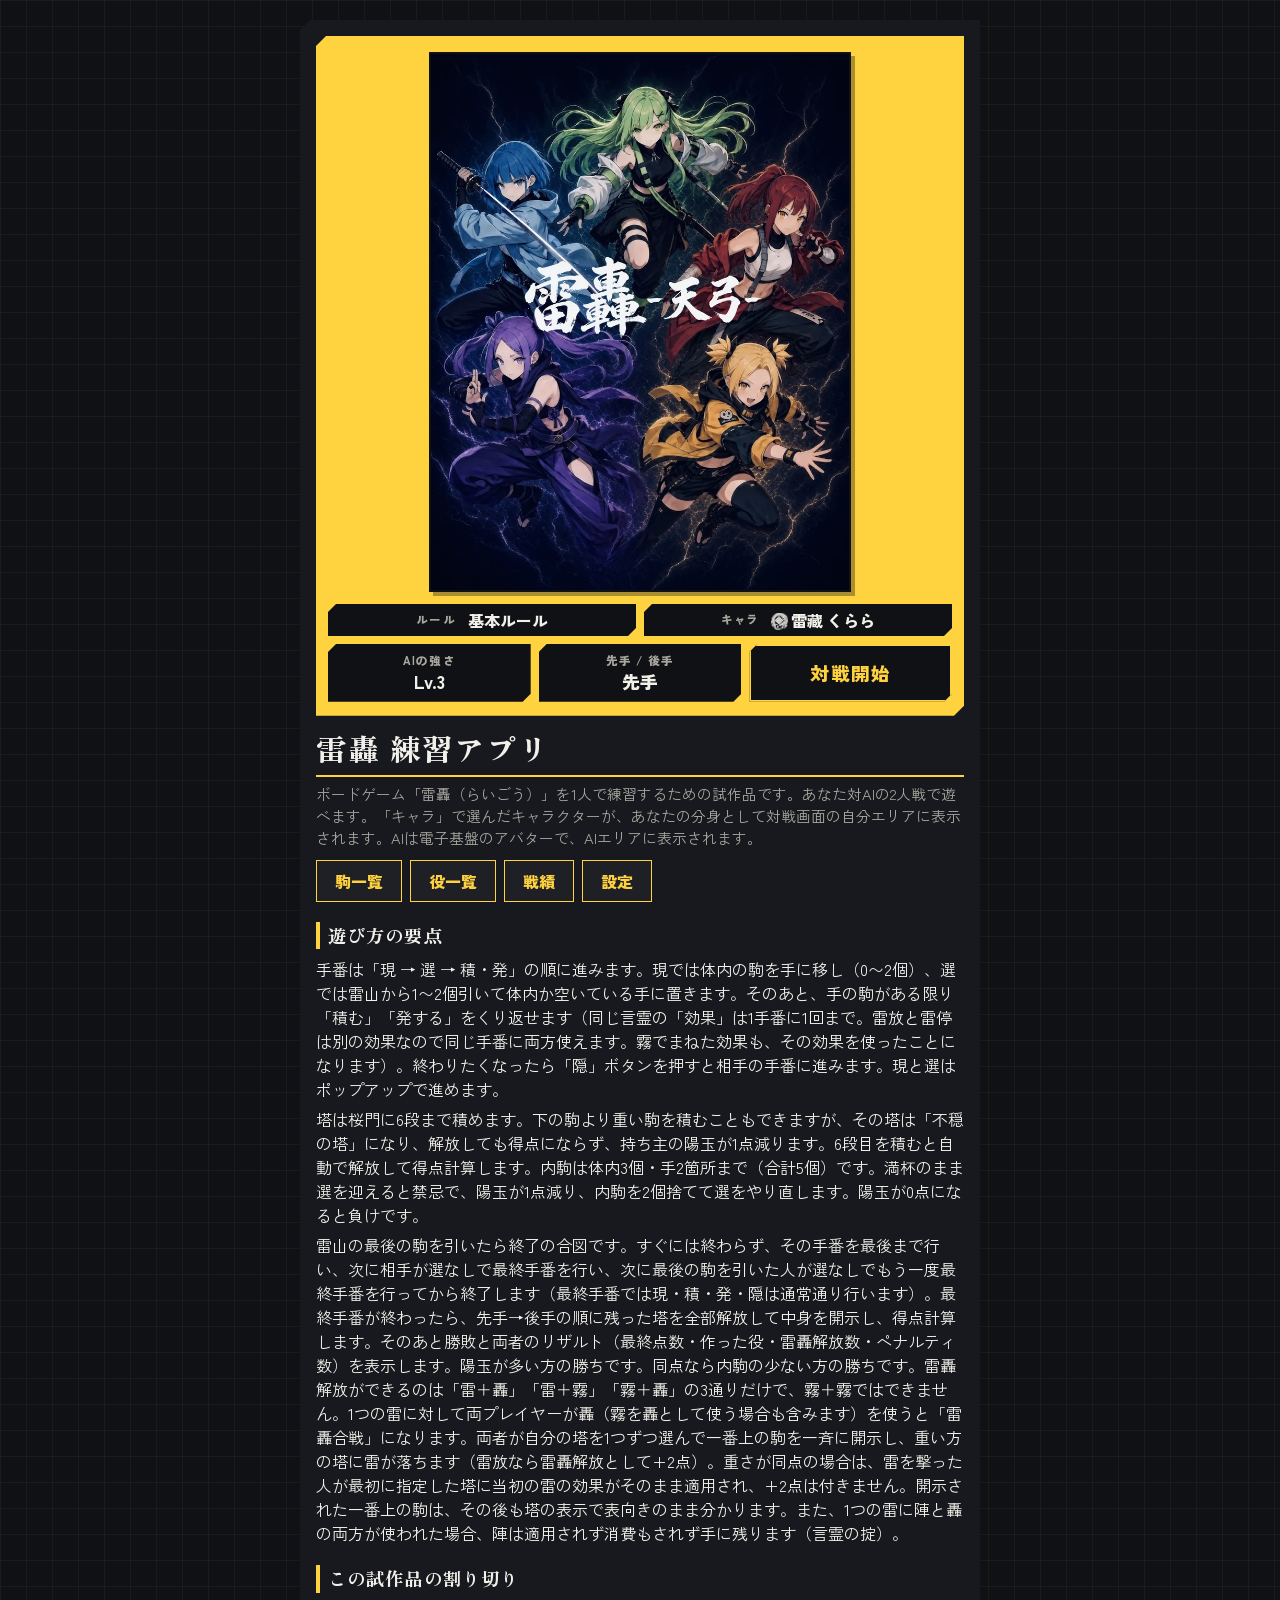
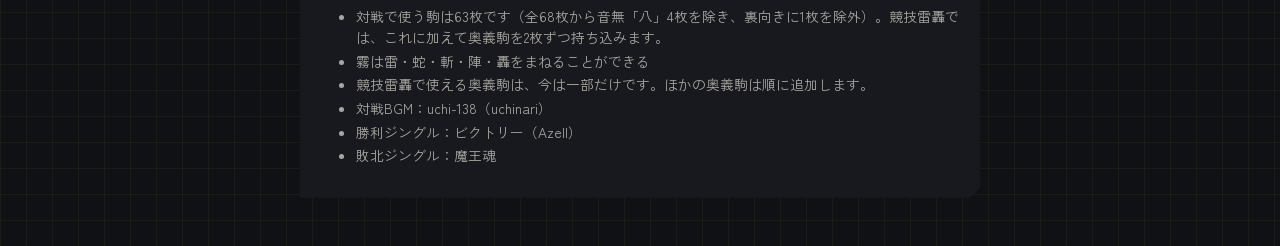
==== index.html @ c1b5179c "v51: 競技雷轟に奥義駒「涼」「風」「凛」を追加 - 涼：全員の内駒を表向きにする（積むまで表のまま） - 風：雷山から3個引き、1個を手に置き、残りは表向きで雷山の上に戻す - 凛：役が完成した自" ====
<!doctype html>
<html lang="ja">
  <head>
    <meta charset="utf-8" />
    <meta name="viewport" content="width=device-width, initial-scale=1, viewport-fit=cover" />
    <meta name="color-scheme" content="dark" />
    <meta name="theme-color" content="#101114" />
    <link rel="icon" href="data:," />
    <link rel="preconnect" href="https://fonts.googleapis.com" />
    <link rel="preconnect" href="https://fonts.gstatic.com" crossorigin />
    <link href="https://fonts.googleapis.com/css2?family=Zen+Kaku+Gothic+Antique:wght@500;700;900&family=Zen+Antique&family=Chakra+Petch:wght@600;700&display=swap" rel="stylesheet" />
    <title>雷轟 練習アプリ</title>
    <meta name="apple-mobile-web-app-capable" content="yes" />
    <meta name="mobile-web-app-capable" content="yes" />
    <meta name="apple-mobile-web-app-status-bar-style" content="black" />
    <meta name="apple-mobile-web-app-title" content="雷轟" />
    <link rel="apple-touch-icon" href="apple-touch-icon.png" />
    <link rel="manifest" href="manifest.webmanifest" />
    <style>
      :root{
        /* メインキャラクターの絵柄に合わせた配色：鮮やかな黄色（#FCBF30）×黒×白 */
        --bg:#fcbf30; --panel:#ffffff; --panel2:#fff1c2; --ink:#171512; --ink-soft:#5c5340;
        --line:#171512; --accent:#d63a1e; --accent-ink:#ffffff; --gold:#f26b1d;
        --pop:#fcbf30; --pop-soft:#ffe89a;
        --gen:#c23a24; --gen-edge:#171512; --on:#262119; --on-edge:#171512;
        --back:#171512; --good:#1e7a46; --warn:#d97a00; --seal:#6848c7;
        --shadow:3px 3px 0 rgba(23,21,18,.9);
        --popfont:"M PLUS Rounded 1c","Hiragino Kaku Gothic ProN","Hiragino Sans","Yu Gothic UI","Yu Gothic",Meiryo,sans-serif;
      }
      *{ box-sizing:border-box; }
      html,body{ margin:0; padding:0; }
      body{
        background-color:var(--bg); color:var(--ink);
        background-image:radial-gradient(rgba(23,21,18,.10) 1.6px, transparent 1.7px);
        background-size:22px 22px;
        font-family:"Hiragino Kaku Gothic ProN","Hiragino Sans","Yu Gothic UI","Yu Gothic",Meiryo,sans-serif;
        line-height:1.5; -webkit-text-size-adjust:100%;
      }
      .serif{ font-family:var(--popfont); font-weight:800; letter-spacing:.04em; }
      button{ font:inherit; cursor:pointer; }
      button:disabled{ cursor:not-allowed; opacity:.45; }
      .wrap{ max-width:1180px; margin:0 auto; padding:8px 10px 28px; }

      /* ---------- start / result screens ---------- */
      .screen-card{
        max-width:680px; margin:26px auto; background:var(--panel); border:3px solid var(--line);
        border-radius:8px; padding:24px 22px; box-shadow:6px 6px 0 rgba(23,21,18,.9);
      }
      .screen-card h1{ font-size:1.9rem; margin:14px 0 6px; letter-spacing:.06em; border-bottom:8px solid var(--main-hi,var(--pop)); padding-bottom:4px; }
      .screen-card h2{ font-size:1.15rem; margin:20px 0 8px; border-left:10px solid var(--main-hi,var(--pop)); padding-left:8px; }
      .screen-card p{ margin:6px 0; }
      .sub{ color:var(--ink-soft); font-size:.92rem; }
      fieldset{ border:2px solid var(--line); border-radius:6px; margin:14px 0; padding:10px 14px 12px; background:#fffdf4; }
      legend{ padding:2px 10px; font-weight:800; font-family:var(--popfont); background:var(--ink); color:var(--main-hi,var(--pop)); border-radius:4px; }
      .opt{ display:block; padding:8px 10px; border-radius:6px; }
      .opt:hover{ background:var(--panel2); }
      .opt input{ margin-right:8px; }
      .opt .d{ display:block; margin-left:26px; color:var(--ink-soft); font-size:.88rem; }
      .big-btn{
        display:inline-block; background:var(--pop); color:var(--ink); border:3px solid var(--line);
        border-radius:6px; padding:12px 28px; font-size:1.1rem; font-weight:800; font-family:var(--popfont);
        box-shadow:4px 4px 0 rgba(23,21,18,.9);
      }
      .big-btn:hover{ transform:translate(-1px,-1px); box-shadow:5px 5px 0 rgba(23,21,18,.9); }
      .notes{ font-size:.86rem; color:var(--ink-soft); }
      .notes li{ margin:3px 0; }
      .result-score{ font-size:1.25rem; font-weight:700; margin:10px 0; }
      .winner{ font-size:1.5rem; font-weight:800; margin:6px 0; }

      /* ---------- 駒（正方形） ---------- */
      .tile{
        width:44px; height:44px; aspect-ratio:1/1; border-radius:3px; padding:2px;
        font-weight:700; font-size:1rem; text-align:center; line-height:1.1;
        border:2px solid; display:flex; flex-direction:column; align-items:center; justify-content:center; gap:1px;
        user-select:none; flex:none; position:relative;
      }
      .tile .w{ font-size:.62rem; font-weight:700; border:1px solid currentColor; border-radius:50%; width:15px; height:15px; line-height:13px; flex:none; }
      .tile.gen{ background:var(--gen); border-color:var(--gen-edge); color:#fff6e8; }
      .tile.on{ background:var(--on); border-color:var(--on-edge); color:#ffedb0; }
      .tile.back{
        background:var(--back);
        border-color:var(--line);
      }
      .tile.clickable{ cursor:pointer; }
      .tile.clickable:hover{ filter:brightness(1.12); }
      .tile.selected{ outline:3px solid var(--gold); outline-offset:1px; }
      .tile.targetable{ outline:2px solid var(--gold); outline-offset:1px; cursor:pointer; }
      .tile.big{ width:58px; height:58px; font-size:1.2rem; }
      .tile.big .w{ width:19px; height:19px; line-height:17px; font-size:.75rem; }
      @keyframes tileIn{ from{ transform:scale(.6); opacity:.3; } to{ transform:scale(1); opacity:1; } }
      .anim-in{ animation:tileIn .3s ease; }

      /* ---------- 盤面レイアウト（スマホ一画面） ---------- */
      .board-wrap{ max-width:560px; margin:0 auto; }
      .menu-row{ display:flex; align-items:center; gap:8px; margin-bottom:6px; }
      .menu-row .turn-badge{
        font-weight:800; font-size:.92rem; flex:1; font-family:var(--popfont);
        background:var(--ink); color:var(--main-hi,var(--pop)); border:2px solid var(--line); border-radius:4px; padding:4px 10px;
      }
      .menu{ position:relative; }
      .menu summary{
        list-style:none; cursor:pointer; background:var(--pop); border:2px solid var(--line);
        border-radius:4px; padding:4px 12px; font-weight:800; font-family:var(--popfont); box-shadow:var(--shadow);
      }
      .menu summary::-webkit-details-marker{ display:none; }
      .menu-pop{
        position:absolute; right:0; top:calc(100% + 4px); z-index:30; width:230px;
        background:var(--panel); border:2.5px solid var(--line); border-radius:6px; padding:10px 12px; box-shadow:5px 5px 0 rgba(23,21,18,.9);
      }
      .menu-pop label{ display:block; margin-bottom:8px; font-size:.9rem; }
      .menu-pop select{ font:inherit; padding:4px 6px; border-radius:4px; border:2px solid var(--line); background:var(--panel); color:var(--ink); }
      .ghost-btn{ background:var(--panel); border:2px solid var(--line); color:var(--ink); border-radius:4px; padding:5px 12px; font-weight:700; }
      .menu-pop .menu-guide{ border-top:2px solid var(--line); margin-top:10px; padding-top:10px; display:flex; flex-direction:column; gap:7px; }
      .menu-pop .menu-guide .ghost-btn{ width:100%; text-align:center; background:var(--pop); font-family:var(--popfont); font-weight:800; box-shadow:2px 2px 0 rgba(23,21,18,.9); }
      .guide-entry{ display:flex; flex-wrap:wrap; gap:8px; margin:14px 0 4px; }
      .guide-entry .ghost-btn{ background:var(--pop); font-family:var(--popfont); font-weight:800; box-shadow:2px 2px 0 rgba(23,21,18,.9); padding:8px 18px; }

      /* ---------- 駒一覧・役一覧（ガイド） ---------- */
      .guide-back{ position:fixed; inset:0; background:rgba(23,18,0,.62); display:flex; align-items:flex-start; justify-content:center; z-index:80; padding:12px; overflow-y:auto; }
      .guide-back.detail{ z-index:90; background:rgba(23,18,0,.55); }
      .guide-box{ background:var(--panel); color:var(--ink); border:3px solid var(--line); border-radius:8px; max-width:640px; width:100%; margin:auto 0; padding:18px; box-shadow:7px 7px 0 rgba(23,21,18,.9); }
      .guide-box.small{ max-width:460px; }
      .guide-box h3{ margin:0 0 8px; border-bottom:6px solid var(--main-hi,var(--pop)); padding-bottom:3px; font-size:1.25rem; }
      .guide-box h4{ margin:18px 0 8px; background:var(--ink); color:var(--main-hi,var(--pop)); border-radius:4px; padding:3px 10px; font-family:var(--popfont); font-size:.98rem; }
      .guide-box h4:first-of-type{ margin-top:10px; }
      .guide-note{ border:2px solid var(--line); border-radius:5px; background:var(--panel2); padding:8px 10px; font-size:.88rem; margin:10px 0; }
      .guide-note b{ color:var(--accent); }
      .guide-total{ font-size:.9rem; font-weight:700; margin:6px 0 2px; }
      .guide-grid{ display:grid; grid-template-columns:repeat(auto-fill,minmax(148px,1fr)); gap:8px; margin:8px 0 4px; }
      .koma-card{ display:flex; align-items:center; gap:9px; text-align:left; background:#fffdf4; border:2px solid var(--line); border-radius:6px; padding:7px 8px; box-shadow:2px 2px 0 rgba(23,21,18,.85); width:100%; }
      .koma-card:hover{ background:var(--panel2); }
      .koma-card .tile{ width:40px; height:40px; font-size:.95rem; }
      .koma-card .tile .w{ width:14px; height:14px; line-height:12px; font-size:.58rem; }
      .koma-meta{ min-width:0; flex:1; }
      .koma-name{ font-weight:800; font-family:var(--popfont); font-size:1rem; line-height:1.25; }
      .koma-sub{ font-size:.76rem; color:var(--ink-soft); line-height:1.35; }
      .koma-go{ font-size:.72rem; font-weight:800; color:var(--accent); white-space:nowrap; }
      .guide-detail-tile{ display:flex; justify-content:center; margin:12px 0 6px; }
      .guide-detail-tile .tile{ width:64px; height:64px; font-size:1.35rem; }
      .guide-detail-tile .tile .w{ width:20px; height:20px; line-height:18px; font-size:.78rem; }
      .guide-badges{ display:flex; flex-wrap:wrap; gap:6px; justify-content:center; margin:6px 0 10px; }
      .guide-badge{ border:2px solid var(--line); border-radius:4px; padding:1px 9px; font-size:.8rem; font-weight:800; background:var(--panel2); }
      .guide-badge.warn{ background:var(--accent); color:#fff; }
      .guide-desc{ font-size:.95rem; line-height:1.75; margin:8px 0; white-space:pre-line; }
      .yaku-row{ display:block; width:100%; text-align:left; font:inherit; color:inherit; cursor:pointer; border:2px solid var(--line); border-radius:5px; background:#fffdf4; padding:8px 10px; margin-bottom:7px; box-shadow:2px 2px 0 rgba(23,21,18,.85); }
      .yaku-row:hover{ background:var(--panel2); }
      .yaku-head{ display:flex; flex-wrap:wrap; gap:4px 8px; align-items:baseline; }
      .yaku-name{ font-weight:800; font-family:var(--popfont); font-size:1rem; }
      .yaku-pts{ margin-left:auto; background:var(--pop); border:2px solid var(--line); border-radius:4px; padding:0 8px; font-size:.8rem; font-weight:800; white-space:nowrap; }
      .yaku-go{ font-size:.72rem; font-weight:800; color:var(--accent); white-space:nowrap; }
      .yaku-cond{ font-size:.9rem; margin:4px 0 0; line-height:1.65; }
      /* 役の詳細ポップアップ：例の塔（下が1段目、駒を縦に積んだ図） */
      .tower-fig{ margin:14px 0 4px; }
      .tower-fig-label{ text-align:center; font-weight:800; font-family:var(--popfont); font-size:.92rem; margin-bottom:8px; }
      .tower-fig-body{ display:flex; justify-content:center; align-items:stretch; gap:10px; }
      .tower-side{ display:flex; flex-direction:column; justify-content:space-between; font-size:.72rem; font-weight:800; color:var(--ink-soft); padding:2px 0; }
      .tower-stack{ display:flex; flex-direction:column; align-items:center; }
      .tower-stack .tile{ width:52px; height:52px; font-size:1.12rem; border-radius:2px; margin-top:-1.5px; }
      .tower-stack .tile:first-child{ margin-top:0; }
      .tower-stack .tile .w{ width:16px; height:16px; line-height:14px; font-size:.62rem; }
      .tower-base{ width:76px; border-top:4px solid var(--line); margin:3px auto 0; }
      .tower-cap{ text-align:center; font-size:.8rem; color:var(--ink-soft); margin-top:6px; line-height:1.55; }
      .guide-box .btn-row{ display:flex; flex-wrap:wrap; gap:8px; margin-top:14px; }
      @media (max-width:480px){ .guide-grid{ grid-template-columns:repeat(auto-fill,minmax(128px,1fr)); } .guide-box{ padding:14px; } }

      .player-zone{
        background:var(--panel); border:2.5px solid var(--line); border-radius:6px;
        padding:7px 9px 8px; box-shadow:var(--shadow); margin-bottom:6px;
      }
      .player-zone.active{ outline:3px solid var(--gold); outline-offset:-3px; }
      .pz-head{ display:flex; flex-wrap:wrap; gap:4px 10px; align-items:center; margin-bottom:5px; }
      .pz-avatar{
        width:40px; height:40px; flex:none; object-fit:cover; object-position:center; display:block;
        border:2.5px solid var(--line); border-radius:6px; background:var(--pop);
      }
      .pz-name{ font-weight:800; font-size:.98rem; font-family:var(--popfont); }
      .pz-lv{
        font-weight:800; font-size:.6rem; font-family:var(--popfont); letter-spacing:.04em; line-height:1.5;
        background:#0b3d66; color:#7fe3ff; border:1.5px solid var(--line); border-radius:3px; padding:0 5px;
      }

      #aiZone .pz-name{ background:var(--ink); color:var(--main-hi,var(--pop)); border:2px solid var(--line); border-radius:4px; padding:1px 10px; }
      #humanZone .pz-name{ background:var(--pop); color:var(--ink); border:2px solid var(--line); border-radius:4px; padding:1px 10px; }
      .yogyoku{ font-weight:700; font-size:.9rem; }
      .yogyoku .dots{ color:var(--accent); letter-spacing:1px; font-size:.52rem; vertical-align:2px; }

      .pz-main{ display:flex; gap:8px; align-items:flex-start; }

      .gates{ display:grid; grid-template-columns:repeat(3,minmax(0,1fr)); gap:6px; flex:1; min-width:0; }
      .gate{
        border:2px dashed rgba(23,21,18,.55); border-radius:5px; background:var(--panel2);
        padding:4px 2px 3px; display:flex; flex-direction:column; align-items:center;
      }
      .gate.sealed{ border-color:var(--seal); }
      .gate.fuon{ border:2px solid var(--warn); }
      .gate .g-label{ font-size:.72rem; color:var(--ink-soft); text-align:center; margin-bottom:3px; }
      .gate .g-stack{ display:flex; flex-direction:column; justify-content:flex-start; position:relative; width:32px; }
      .gate .g-stack .tile{ width:32px; height:32px; font-size:.82rem; border-radius:2px; margin-top:-1.5px; }
      .gate .g-stack .tile:first-child{ margin-top:0; }
      .gate .g-stack .tile .w{ width:12px; height:12px; line-height:10px; font-size:.52rem; }
      .gate .g-stack .tile.back{ font-size:.6rem; }
      .gate .g-info{ font-size:.68rem; text-align:center; margin-top:3px; min-height:1.1em; color:var(--ink-soft); line-height:1.3; }
      .gate .g-info b{ color:var(--good); }

      .gate-empty{ text-align:center; color:var(--ink-soft); font-size:.75rem; height:32px; line-height:32px; }

.hand-slot{
        width:44px; height:44px; border:2px dashed rgba(23,21,18,.55); border-radius:4px;
        display:flex; align-items:center; justify-content:center; background:transparent; padding:0;
      }
      button.hand-slot .tile{ pointer-events:none; }
      .hand-slot .tile{ width:42px; height:42px; }
      .body-col{ display:flex; flex-direction:column-reverse; gap:3px; align-items:center; }
      .body-col .tile{ width:30px; height:30px; font-size:.8rem; will-change:transform; }
      [data-sen-bodytile], [data-sen-drawn]{ will-change:transform; }
      .body-col .tile .w{ width:12px; height:12px; line-height:10px; font-size:.52rem; }
      .body-col .tile.back{ font-size:.58rem; }
      .body-count{ font-size:.78rem; color:var(--ink-soft); }

@media (max-width:400px){
}
      @keyframes pulseBtn{ 0%{ transform:scale(1); } 40%{ transform:scale(1.12); } 100%{ transform:scale(1); } }
      .pulse{ animation:pulseBtn .45s ease; }

      .control-strip{ display:flex; align-items:center; gap:8px; margin:2px 0 6px; }
      .phasebar{ display:flex; gap:4px; align-items:center; flex-wrap:wrap; flex:1; }
      .phase-step{ border:2px solid var(--line); border-radius:4px; padding:2px 10px; font-size:.82rem; color:var(--ink-soft); background:var(--panel); font-weight:700; }
      .phase-step.on{ background:var(--ink); border-color:var(--line); color:var(--main-hi,var(--pop)); font-weight:800; font-family:var(--popfont); }

      .btn{
        border:2px solid var(--line); background:var(--panel); color:var(--ink);
        border-radius:5px; padding:8px 16px; font-weight:700; box-shadow:2px 2px 0 rgba(23,21,18,.9);
      }
      .btn.primary{ background:var(--pop); border-color:var(--line); color:var(--ink); font-weight:800; }
      .btn.hide-btn{ background:var(--accent); color:var(--ink); border:2.5px solid var(--line); border-radius:6px; font-weight:800; font-family:var(--popfont); padding:8px 24px; font-size:1.08rem; letter-spacing:.12em; }
      .actionbar{
        background:var(--panel); border:2.5px solid var(--line); border-radius:6px; padding:8px 12px;
        box-shadow:var(--shadow);
      }
      .hint{ font-size:.9rem; margin:0; }
      .hint b{ color:var(--accent); }
      .btn-row{ display:flex; flex-wrap:wrap; gap:8px; }
      .foot-notes{ margin:10px 0 0; padding-left:18px; font-size:.78rem; color:var(--ink-soft); }
      .foot-notes li{ margin:2px 0; }

      /* ---------- 下部タブ（ログ／解放された役） ---------- */
      .below-tabs{ max-width:560px; margin:12px auto 0; }
      .tab-row{ display:flex; gap:6px; margin-bottom:0; }
      .tab-btn{
        border:2.5px solid var(--line); border-bottom:none; background:var(--panel); color:var(--ink-soft);
        border-radius:6px 6px 0 0; padding:7px 18px; font-weight:800; font-family:var(--popfont);
      }
      .tab-btn.on{ background:var(--pop); color:var(--ink); }
      .tab-panel{
        background:var(--panel); border:2.5px solid var(--line); border-radius:0 6px 6px 6px;
        padding:10px 12px; box-shadow:var(--shadow);
      }
      .log{ max-height:340px; overflow-y:auto; font-size:.86rem; }
      .log .lt{ font-weight:800; font-family:var(--popfont); margin:10px 0 2px; background:var(--ink); color:var(--main-hi,var(--pop)); border-radius:4px; padding:2px 8px; }
      .log .le{ margin:2px 0 2px 8px; }
      .log .le.sys{ color:var(--ink-soft); }
      .log .le.score{ color:var(--good); font-weight:700; }
      .log .le.bad{ color:var(--accent); font-weight:700; }

      .rel-player{ margin-bottom:10px; }
      .rel-player-name{ font-weight:800; font-size:.92rem; margin-bottom:5px; }
      .rel-entry{
        border:2px solid var(--line); border-radius:5px; background:var(--panel2);
        padding:6px 8px; margin-bottom:6px;
      }
      .rel-head{ display:flex; flex-wrap:wrap; gap:4px 10px; align-items:baseline; font-size:.88rem; margin-bottom:5px; }
      .rel-head .rel-role{ font-weight:800; }
      .rel-head .rel-pts{ font-weight:800; color:var(--good); }
      .rel-head .rel-meta{ color:var(--ink-soft); font-size:.78rem; }
      .rel-tiles{ display:flex; flex-wrap:wrap; gap:4px; }
      .rel-tiles .tile{ width:32px; height:32px; font-size:.82rem; }
      .rel-tiles .tile .w{ width:12px; height:12px; line-height:10px; font-size:.52rem; }
      .rel-empty{ color:var(--ink-soft); font-size:.85rem; }

      /* ---------- モーダル（ポップアップ） ---------- */
      .modal-back{
        position:fixed; inset:0; background:rgba(23,18,0,.62); display:flex; align-items:center; justify-content:center;
        z-index:50; padding:12px;
      }
      .modal-box{
        background:var(--panel); color:var(--ink); border:3px solid var(--line); border-radius:8px; max-width:520px; width:100%;
        max-height:92vh; overflow-y:auto; padding:18px; box-shadow:7px 7px 0 rgba(23,21,18,.9);
      }
      .modal-box h3{ margin:0 0 8px; border-bottom:6px solid var(--main-hi,var(--pop)); padding-bottom:3px; }
      .modal-box p{ margin:6px 0; }
      .modal-box .btn-row{ margin-top:12px; }
      .tile-btn{ background:none; border:none; padding:0; line-height:1; }
      .tile-btn .tile{ pointer-events:none; }
      .pick-list{ display:flex; flex-wrap:wrap; gap:8px; margin:8px 0; }
      .pick-list .tile{ width:54px; height:54px; font-size:1.1rem; }
      .modal-center{ display:flex; justify-content:center; margin:10px 0; }
      .act-list{ display:flex; flex-direction:column; gap:8px; margin-top:10px; }
      .act-list .btn{ text-align:left; }
      .slot-row{ display:flex; gap:8px; flex-wrap:wrap; margin:8px 0; }
      .slot-box{
        border:2px dashed rgba(23,21,18,.55); border-radius:5px; padding:5px; min-width:62px; min-height:62px;
        display:flex; flex-direction:column; align-items:center; justify-content:center; gap:3px; background:var(--panel2);
      }
      .slot-box.targetable{ border:2px solid var(--gold); cursor:pointer; }
      .slot-box .sb-label{ font-size:.7rem; color:var(--ink-soft); }
      .slot-box.filled{ border-style:solid; }
      .confirm-summary{
        border:2px solid var(--line); border-radius:5px; background:var(--panel2); padding:8px 10px; margin:8px 0; font-size:.92rem;
      }

      /* 拡大した塔のポップアップ */
      .big-gates{ display:flex; gap:12px; flex-wrap:wrap; margin:10px 0; }
      .big-gate{
        border:2px dashed rgba(23,21,18,.55); border-radius:6px; background:var(--panel2);
        padding:8px 10px; display:flex; flex-direction:column; align-items:center; min-width:86px;
      }
      .big-gate.pickable{ border:2px solid var(--gold); cursor:pointer; }
      .big-gate.pickable:hover{ filter:brightness(1.05); }
      .big-gate .bg-label{ font-size:.78rem; color:var(--ink-soft); margin-bottom:5px; text-align:center; }
      .big-stack{ display:flex; flex-direction:column; width:54px; }
      .big-stack .tile{ width:54px; height:54px; font-size:1.15rem; border-radius:2px; margin-top:-1.5px; }
      .big-stack .tile:first-child{ margin-top:0; }
      .big-stack .tile.hl-top{ outline:3px solid var(--accent); outline-offset:1px; z-index:2; }
      .big-stack .tile.hl-bottom{ outline:3px solid var(--gold); outline-offset:1px; z-index:2; }
      .big-gate .bg-info{ font-size:.75rem; color:var(--ink-soft); margin-top:5px; text-align:center; }
      .gate-group-label{ font-weight:800; font-size:.9rem; margin:10px 0 2px; width:100%; }

      /* 峡谷ポップアップ */
      .canyon-grid{ display:grid; grid-template-columns:repeat(auto-fill,minmax(96px,1fr)); gap:7px; margin:10px 0; }
      .canyon-cell{
        display:flex; align-items:center; gap:8px; border:2px solid var(--line); border-radius:5px;
        background:var(--panel2); padding:5px 8px; font-size:.9rem;
      }
      .canyon-cell .tile{ width:34px; height:34px; font-size:.85rem; }
      .canyon-cell .tile .w{ width:12px; height:12px; line-height:10px; font-size:.52rem; }
      .canyon-cell .frac{ font-weight:800; }
      .canyon-cell.zero{ opacity:.45; }

      /* ---------- 盤面を見る（ピーク） ---------- */
      .peek-bar{
        position:fixed; left:0; right:0; bottom:0; z-index:90;
        background:var(--ink); color:var(--pop-soft); border-top:3px solid var(--main-hi,var(--pop));
        display:flex; align-items:center; gap:10px; padding:10px 12px;
        box-shadow:0 -4px 16px rgba(0,0,0,.25); font-size:.88rem;
      }
      .peek-bar span{ flex:1; }
      /* ---------- 仮置き ---------- */
      .tile.provisional{ outline:3px dashed var(--gold); outline-offset:2px; }
      .tile.provisional::after{
        content:'仮'; position:absolute; top:-9px; right:-9px; background:var(--pop); color:var(--ink);
        border:2px solid var(--line); border-radius:50%; width:20px; height:20px; line-height:17px; font-size:.72rem; font-weight:800; text-align:center;
      }
      /* ---------- カットイン＆効果アニメーション ---------- */
      #fxRoot{ position:fixed; inset:0; z-index:200; pointer-events:none; }

      /* ===== 対戦開始の VS 演出（全画面） ===== */
      #vsRoot{ position:fixed; inset:0; z-index:400; pointer-events:none; }
      #vsRoot:not(:empty){ pointer-events:auto; }
      .vs{ position:absolute; inset:0; overflow:hidden; background:#101114; font-family:'Zen Kaku Gothic Antique',sans-serif; }
      .vs.out{ animation:vsOut .32s ease-in both; }
      @keyframes vsOut{ to{ opacity:0; } }
      .vs .vs-side{ position:absolute; inset:0; overflow:hidden; }
      .vs .vs-side::after{ content:''; position:absolute; inset:0; background:repeating-linear-gradient(-70deg, rgba(0,0,0,.08) 0 2px, transparent 2px 16px); }
      .vs .vs-side.ai{ clip-path:polygon(0 0, 62% 0, 38% 100%, 0 100%); background:#7d6bff; animation:clInL .5s cubic-bezier(.2,.9,.3,1.25) .05s both, vsPush 1.2s ease-in-out 1s infinite; }
      .vs .vs-side.me{ clip-path:polygon(62% 0, 100% 0, 100% 100%, 38% 100%); background:var(--main); animation:clInR .5s cubic-bezier(.2,.9,.3,1.25) .05s both, vsPush 1.2s ease-in-out 1s infinite; }
      @keyframes vsPush{ 0%,100%{ transform:translateX(0);} 50%{ transform:translateX(-6px);} }
      .vs .vs-speed{ position:absolute; inset:0; z-index:1; opacity:.35; }
      .vs .ai .vs-speed{ background:repeating-linear-gradient(0deg, transparent 0 22px, rgba(255,255,255,.35) 22px 24px); -webkit-mask-image:linear-gradient(90deg,#000,transparent 55%); mask-image:linear-gradient(90deg,#000,transparent 55%); }
      .vs .me .vs-speed{ background:repeating-linear-gradient(0deg, transparent 0 22px, rgba(255,255,255,.5) 22px 24px); -webkit-mask-image:linear-gradient(270deg,#000,transparent 55%); mask-image:linear-gradient(270deg,#000,transparent 55%); }
      .vs .vs-chara{ position:absolute; z-index:2; max-width:none; }
      /* 自分：右下から大きく。反転なし（指さした腕が中央へ伸びる） */
      .vs .me .vs-chara{ right:-30%; bottom:-2%; height:78%; filter:drop-shadow(-4px 0 0 #101114); }
      /* 相手：左上寄りに大きく。左右反転して顔を中央（自分）へ向ける */
      .vs .ai .vs-chara{ left:-22%; top:12%; width:min(92vw, 62vh); transform:scaleX(-1);
        -webkit-mask-image:radial-gradient(circle at 50% 50%, #000 42%, transparent 70%); mask-image:radial-gradient(circle at 50% 50%, #000 42%, transparent 70%); }
      .vs .vs-tag{ position:absolute; z-index:15; font-weight:900; font-size:18px; padding:4px 16px; clip-path:polygon(10px 0,100% 0,calc(100% - 10px) 100%,0 100%); white-space:nowrap; display:flex; align-items:center; gap:4px; }
      .vs .vs-tag small{ font-family:'Chakra Petch',sans-serif; font-size:11px; letter-spacing:.2em; margin-right:4px; opacity:.75; }
      .vs .vs-tag.ai{ background:#7d6bff; color:#fff; left:16px; top:calc(16px + env(safe-area-inset-top)); }
      .vs .vs-tag.me{ background:var(--main); color:var(--on-main,#101114); right:16px; bottom:calc(18px + env(safe-area-inset-bottom)); }
      .vs .vs-tag .house-ico{ width:1.1em; height:1.1em; margin-right:2px; }
      .vs .vs-edge{ position:absolute; inset:0; z-index:10; animation:vsPush 1.2s ease-in-out 1s infinite; }
      .vs .cl-bolt{ position:absolute; inset:0; width:100%; height:100%; overflow:visible; filter:drop-shadow(0 0 6px rgba(58,168,255,1)) drop-shadow(0 0 18px rgba(58,168,255,.75)); opacity:0; animation:clOn .1s linear .5s both; }
      .vs .cl-bolt .b1{ animation:clFlick .16s steps(1) .5s infinite; }
      .vs .cl-bolt .b2{ animation:clFlick .16s steps(1) .58s infinite reverse; }
      .vs .cl-spark{ position:absolute; width:4px; height:4px; border-radius:50%; background:#eaf8ff; box-shadow:0 0 6px 2px rgba(127,212,255,.9); z-index:12; opacity:0; animation:clSpark .6s ease-out infinite; }
      .vs .vs-flash{ position:absolute; inset:0; z-index:30; pointer-events:none; background:radial-gradient(circle at 50% 50%, rgba(235,248,255,.95), rgba(127,212,255,.5) 35%, transparent 70%); opacity:0; animation:clFlash .5s ease-out .5s both; }
      .vs .vs-mark{ position:absolute; left:50%; top:50%; z-index:20; transform:translate(-50%,-50%); text-align:center; animation:vsMark .45s cubic-bezier(.2,1.6,.4,1) .52s both; }
      .vs .vs-mark b{ display:block; font-family:'Chakra Petch',sans-serif; font-weight:700; font-style:italic; font-size:clamp(84px, 30vw, 128px); line-height:1; color:#fff; letter-spacing:-.02em;
        -webkit-text-stroke:3px #101114; paint-order:stroke fill; text-shadow:0 0 12px rgba(58,168,255,1), 0 0 30px rgba(58,168,255,.8), 5px 5px 0 #101114; animation:clShake .09s linear 1s infinite alternate; }
      .vs .vs-mark span{ display:inline-block; margin-top:2px; font-family:'Chakra Petch',sans-serif; font-weight:700; font-size:12px; letter-spacing:.5em; padding:3px 6px 3px 12px; color:#7fd4ff; background:rgba(16,17,20,.85); text-shadow:0 0 8px rgba(58,168,255,.9); }
      @keyframes vsMark{ 0%{ opacity:0; transform:translate(-50%,-50%) scale(2.6) rotate(-8deg); filter:blur(6px);} 60%{ opacity:1; transform:translate(-50%,-50%) scale(.92) rotate(0); filter:none;} 100%{ opacity:1; transform:translate(-50%,-50%) scale(1);} }

      /* ===== 雷轟合戦カットイン（左＝相手／右＝自分、右上→左下の斜め境界で競り合う） ===== */
      .clash{ position:absolute; inset:0; overflow:hidden; font-family:'Zen Kaku Gothic Antique',sans-serif; animation:clOut .28s ease-in 2.05s both; }
      @keyframes clOut{ to{ opacity:0; } }
      .clash .cl-dim{ position:absolute; inset:0; background:rgba(6,7,10,.74); animation:clDim .25s ease both; }
      @keyframes clDim{ from{opacity:0} to{opacity:1} }
      .clash .cl-stage{ position:absolute; left:0; right:0; top:50%; height:min(430px, 52vh); transform:translateY(-42%); }
      .clash .cl-title{ position:absolute; left:0; right:0; bottom:calc(100% + 14px); text-align:center; z-index:20; animation:clTitle .45s cubic-bezier(.2,1.6,.4,1) .55s both; }
      .clash .cl-en{ font-family:'Chakra Petch',sans-serif; font-weight:700; letter-spacing:.5em; padding-left:.5em; font-size:12px; color:#7fd4ff; text-shadow:0 0 8px rgba(58,168,255,.9); }
      .clash .cl-jp{ font-family:'Zen Antique',serif; font-size:clamp(44px, 14vw, 58px); line-height:1.05; color:#fff; letter-spacing:.06em; -webkit-text-stroke:2px #101114; paint-order:stroke fill;
        text-shadow:0 0 10px rgba(58,168,255,.95), 0 0 26px rgba(58,168,255,.7), 3px 3px 0 #101114; }
      .clash .cl-jp span{ display:inline-block; animation:clShake .09s linear 1s infinite alternate; }
      .clash .cl-jp span:nth-child(2n){ animation-direction:alternate-reverse; }
      @keyframes clTitle{ 0%{ opacity:0; transform:scale(2.2); filter:blur(6px);} 60%{ opacity:1; transform:scale(.94); filter:none;} 100%{ opacity:1; transform:scale(1);} }
      @keyframes clShake{ from{ transform:translate(-1px,1px);} to{ transform:translate(1px,-1px);} }
      .clash .cl-side{ position:absolute; inset:0; overflow:hidden; }
      .clash .cl-side::after{ content:''; position:absolute; inset:0; background:repeating-linear-gradient(-62deg, rgba(0,0,0,.08) 0 2px, transparent 2px 14px); }
      .clash .cl-side.ai{ clip-path:polygon(0 0, 64% 0, 36% 100%, 0 100%); background:#7d6bff; animation:clInL .5s cubic-bezier(.2,.9,.3,1.25) .05s both, clPush 1.2s ease-in-out 1s infinite; }
      .clash .cl-side.me{ clip-path:polygon(64% 0, 100% 0, 100% 100%, 36% 100%); background:var(--main); animation:clInR .5s cubic-bezier(.2,.9,.3,1.25) .05s both, clPush 1.2s ease-in-out 1s infinite; }
      @keyframes clInL{ from{ transform:translateX(-105%);} to{ transform:none;} }
      @keyframes clInR{ from{ transform:translateX(105%);} to{ transform:none;} }
      @keyframes clPush{ 0%,100%{ transform:translateX(0);} 50%{ transform:translateX(-7px);} }
      .clash .cl-speed{ position:absolute; inset:0; z-index:1; opacity:.35; }
      .clash .ai .cl-speed{ background:repeating-linear-gradient(0deg, transparent 0 18px, rgba(255,255,255,.35) 18px 20px); -webkit-mask-image:linear-gradient(90deg,#000,transparent 60%); mask-image:linear-gradient(90deg,#000,transparent 60%); }
      .clash .me .cl-speed{ background:repeating-linear-gradient(0deg, transparent 0 18px, rgba(255,255,255,.5) 18px 20px); -webkit-mask-image:linear-gradient(270deg,#000,transparent 60%); mask-image:linear-gradient(270deg,#000,transparent 60%); }
      .clash .cl-chara{ position:absolute; z-index:2; max-width:none; }
      .clash .me .cl-chara{ right:-24%; top:2%; height:112%; filter:drop-shadow(-4px 0 0 #101114); }
      .clash .ai .cl-chara{ left:-14%; top:50%; height:84%; transform:translateY(-50%); -webkit-mask-image:radial-gradient(circle at 50% 50%, #000 40%, transparent 70%); mask-image:radial-gradient(circle at 50% 50%, #000 40%, transparent 70%); }
      .clash .cl-tag{ position:absolute; z-index:15; font-weight:900; font-size:15px; padding:3px 12px; color:#101114; clip-path:polygon(8px 0,100% 0,calc(100% - 8px) 100%,0 100%); white-space:nowrap; }
      .clash .cl-tag small{ font-family:'Chakra Petch',sans-serif; font-size:10px; letter-spacing:.2em; margin-right:6px; opacity:.75; }
      .clash .cl-tag.me{ background:var(--main); color:var(--on-main,#101114); right:14px; bottom:14px; }
      .clash .cl-tag.ai{ background:#7d6bff; color:#fff; left:14px; top:14px; }
      .clash .cl-edge{ position:absolute; inset:0; z-index:10; animation:clPush 1.2s ease-in-out 1s infinite; }
      .clash .cl-bolt{ position:absolute; inset:0; width:100%; height:100%; overflow:visible; filter:drop-shadow(0 0 6px rgba(58,168,255,1)) drop-shadow(0 0 16px rgba(58,168,255,.7)); opacity:0; animation:clOn .1s linear .5s both; }
      @keyframes clOn{ to{ opacity:1; } }
      .clash .cl-bolt .b1{ animation:clFlick .16s steps(1) .5s infinite; }
      .clash .cl-bolt .b2{ animation:clFlick .16s steps(1) .58s infinite reverse; }
      @keyframes clFlick{ 0%{ opacity:1;} 50%{ opacity:.15;} }
      .clash .cl-spark{ position:absolute; width:4px; height:4px; border-radius:50%; background:#eaf8ff; box-shadow:0 0 6px 2px rgba(127,212,255,.9); z-index:12; opacity:0; animation:clSpark .6s ease-out infinite; }
      @keyframes clSpark{ 0%{ opacity:1; transform:translate(0,0) scale(1);} 100%{ opacity:0; transform:translate(var(--dx),var(--dy)) scale(.3);} }
      .clash .cl-flash{ position:absolute; inset:0; z-index:30; background:radial-gradient(circle at 50% 50%, rgba(235,248,255,.95), rgba(127,212,255,.5) 35%, transparent 70%); opacity:0; animation:clFlash .5s ease-out .5s both; }
      @keyframes clFlash{ 0%{opacity:0} 15%{opacity:1} 100%{opacity:0} }
      .fx-cut{
        position:absolute; inset:0; display:flex; flex-direction:column; align-items:center; justify-content:center; gap:10px;
        background:linear-gradient(100deg, rgba(12,11,8,.93) 52%, rgba(var(--main-rgb),.93));
        animation:fxCutIn .95s ease both;
      }
      .fx-cut-who{ color:var(--main-hi,var(--pop)); font-size:1.05rem; letter-spacing:.25em; font-weight:800; font-family:var(--popfont); }
      .fx-cut-chars{ display:flex; gap:10px; }
      .fx-cut-char{
        width:96px; height:96px; background:var(--gen); border:3px solid var(--main-hi,var(--pop)); color:#fff3e6;
        display:flex; align-items:center; justify-content:center;
        font-family:"Hiragino Mincho ProN","Yu Mincho",serif; font-size:3.4rem; font-weight:800; border-radius:8px;
        box-shadow:0 8px 30px rgba(0,0,0,.5);
      }

      .fx-cut-hide{ background:linear-gradient(115deg, #000000 0%, #1e1e1e 42%, #4d4d4d 74%, #000000 100%); }
      .fx-cut-hide .fx-cut-who{ color:#ffffff; opacity:.92; }
      .fx-cut-hide .fx-cut-char{ background:transparent; color:#ffffff; border:none; box-shadow:none; width:auto; height:auto; font-size:clamp(5.2rem, 19vw, 8.5rem); line-height:1; text-shadow:0 6px 28px rgba(0,0,0,.65), 0 2px 0 rgba(0,0,0,.45); }
      .tile.revealed-top{ outline:2px solid var(--gold); outline-offset:1px; }

@keyframes fxCutIn{ 0%{ opacity:0; transform:translateX(-4%);} 12%{ opacity:1; transform:none;} 82%{ opacity:1;} 100%{ opacity:0;} }
      #fxLayer{ position:fixed; inset:0; z-index:180; pointer-events:none; overflow:hidden; }
      .fx-clone{ position:fixed; z-index:181; }
      .fx-clone .tile{ width:100%; height:100%; }
      .fx-bolt{ position:fixed; z-index:182; animation:fxBolt .75s ease both; filter:drop-shadow(0 0 10px #ffd94d); }
      @keyframes fxBolt{ 0%{ opacity:0; transform:translateY(-14px) scaleY(.6);} 15%{ opacity:1; transform:none;} 30%{ opacity:.25;} 45%{ opacity:1;} 100%{ opacity:0;} }
      .fx-flash{ position:fixed; z-index:179; background:rgba(255,240,170,.45); animation:fxFlash .5s ease both; border-radius:10px; }
      @keyframes fxFlash{ from{ opacity:1;} to{ opacity:0;} }
      .fx-sealstamp{
        position:fixed; z-index:182; width:52px; height:52px; border:3px solid var(--accent); border-radius:50%;
        color:var(--accent); background:rgba(255,250,235,.9); display:flex; align-items:center; justify-content:center;
        font-family:"Hiragino Mincho ProN","Yu Mincho",serif; font-size:1.7rem; font-weight:800;
        animation:fxStamp .85s ease both;
      }
      @keyframes fxStamp{ 0%{ opacity:0; transform:scale(2.1) rotate(-18deg);} 25%{ opacity:1; transform:scale(1) rotate(-8deg);} 80%{ opacity:1;} 100%{ opacity:0;} }
      .fx-penta{
        position:fixed; inset:0; z-index:182; display:flex; align-items:center; justify-content:center;
        animation:fxPenta .9s ease both;
      }
      @keyframes fxPenta{ 0%{ opacity:0; transform:scale(.6) rotate(-14deg);} 25%{ opacity:1; transform:scale(1) rotate(0);} 80%{ opacity:1;} 100%{ opacity:0;} }
      .fx-slash{
        position:fixed; z-index:183; height:4px; background:#fff; box-shadow:0 0 8px var(--accent), 0 0 3px #fff;
        transform-origin:left center; animation:fxSlash .3s ease both; border-radius:2px;
      }
      @keyframes fxSlash{ from{ transform:rotate(-32deg) scaleX(0);} to{ transform:rotate(-32deg) scaleX(1);} }
      .fx-center-row{
        position:fixed; inset:0; z-index:182; display:flex; align-items:center; justify-content:center; gap:10px;
        animation:fxCenter .85s ease both;
      }
      @keyframes fxCenter{ 0%{ opacity:0; transform:scale(.7);} 25%{ opacity:1; transform:scale(1);} 75%{ opacity:1;} 100%{ opacity:0; transform:translateY(-16px);} }
      .fx-center-row .tile{ width:58px; height:58px; font-size:1.25rem; }

      /* ---------- 体内を縦に選ぶ（重い駒が一番下）／最終解放の開示 ---------- */
      .pick-col-wrap{ display:flex; flex-direction:column; align-items:center; gap:2px; margin:6px 0 10px; }
      .pick-col-note{ font-size:.72rem; color:var(--ink-soft); }
      .pick-col{ display:flex; flex-direction:column-reverse; gap:8px; align-items:center; padding:10px 14px; border:2px dashed rgba(23,21,18,.55); border-radius:6px; background:var(--panel2); }
      .pick-col .tile{ width:54px; height:54px; font-size:1.1rem; }

.result-stats{ display:grid; grid-template-columns:1fr 1fr; gap:10px; margin:12px 0; text-align:left; }
      @media (max-width:560px){ .result-stats{ grid-template-columns:1fr; } }

/* ---------- メインキャラクター（開始画面ヒーロー／リザルト） ---------- */
      .hero-pop{
        background:var(--pop); border:3px solid var(--line); border-radius:6px;
        padding:16px 12px 14px; text-align:center; box-shadow:4px 4px 0 rgba(23,21,18,.9);
        margin-bottom:6px;
      }
      .hero-en{
        margin:0 0 8px; font-family:var(--popfont); font-weight:800; color:var(--ink);
        font-size:1.02rem; letter-spacing:.34em; text-indent:.34em;
      }
      .hero-img{
        display:block; margin:0 auto; width:min(210px,58%); height:auto;
      }
      /* ---------- スタート画面の開始ボタン3つ（AIの強さ／先手・後手／対戦開始） ---------- */
      .start-actions{ display:flex; flex-wrap:wrap; gap:8px; justify-content:center; margin-top:12px; }
      .start-act-btn{
        flex:1 1 0; min-width:96px; display:flex; flex-direction:column; align-items:center; justify-content:center; gap:1px;
        background:#ffffff; color:var(--ink); border:3px solid var(--line); border-radius:6px;
        padding:8px 6px 9px; box-shadow:3px 3px 0 rgba(23,21,18,.9); font-family:var(--popfont);
      }
      .start-act-btn:hover{ transform:translate(-1px,-1px); box-shadow:4px 4px 0 rgba(23,21,18,.9); }
      .start-act-btn .sa-label{ font-size:.72rem; font-weight:800; letter-spacing:.1em; color:var(--ink-soft); }
      .start-act-btn .sa-value{ font-size:1.12rem; font-weight:800; line-height:1.25; }
      .start-act-btn.start-go{ background:var(--ink); color:var(--main-hi,var(--pop)); }
      .start-act-btn.start-go .sa-value{ font-size:1.18rem; letter-spacing:.06em; }
      .start-act-btn:disabled{ opacity:.45; cursor:not-allowed; transform:none !important; box-shadow:3px 3px 0 rgba(23,21,18,.9); }
      /* スタート設定ポップアップの選択肢 */
      .set-opt{
        display:block; width:100%; text-align:left; background:#fffdf4; color:var(--ink);
        border:2px solid var(--line); border-radius:6px; padding:9px 12px; margin-bottom:8px;
        box-shadow:2px 2px 0 rgba(23,21,18,.85);
      }
      .set-opt:hover{ background:var(--panel2); }
      .set-opt.on{ background:var(--pop); outline:2px solid var(--line); outline-offset:-5px; }
      .set-opt .so-head{ display:flex; align-items:baseline; gap:8px; font-weight:800; font-family:var(--popfont); font-size:1.02rem; }
      .set-opt .so-check{ margin-left:auto; font-size:.8rem; color:var(--accent); white-space:nowrap; }
      .set-opt .so-desc{ display:block; margin-top:3px; font-size:.86rem; color:var(--ink-soft); line-height:1.6; }
      .set-opt.on .so-desc{ color:var(--ink); }
      /* スタート画面はスマホ1画面に収まるよう全体を詰める */
      #startScreen .screen-card{ margin:12px auto 20px; padding:16px 16px 18px; }
      #startScreen .screen-card h1{ margin:10px 0 4px; }
      #startScreen .guide-entry{ margin:10px 0 2px; }
      @media (max-width:560px){
        #startScreen .screen-card{ padding:12px 12px 14px; }
        .hero-pop{ padding:10px 8px 12px; }
        .hero-en{ margin-bottom:4px; font-size:.9rem; }
        .hero-img{ width:min(168px,52%); }
        #startScreen .screen-card h1{ font-size:1.55rem; }
        .start-act-btn{ min-width:88px; padding:7px 4px 8px; }
        .start-act-btn .sa-value{ font-size:1.02rem; }
      }

      .winner{ font-family:var(--popfont); }
      /* ---------- 言霊カットイン（キャラクターイラスト＋言霊名） ---------- */

/* AI側の言霊カットイン画像は正方形なので、縦横比を保って全体を見せる */

      @keyframes fxCharaSlide{ from{ transform:translateX(70px); opacity:0; } to{ transform:none; opacity:1; } }

      @keyframes fxCharaText{ from{ transform:translateX(-40px); opacity:0; } to{ transform:none; opacity:1; } }

@media (max-width:560px){
}
      @media (prefers-reduced-motion: reduce){
        *{ animation:none !important; transition:none !important; }
      }

      /* ===================== 電脳和テーマ（ここから下が見た目の上書き） ===================== */
      /* キャラごとのメインカラー（applyChara が html の data-chara を切り替える） */
      /* build.py が assets/chara/<id>/chara.json の color・colorSoft から作る */
      html[data-chara="hisetsu"], .chara-tile[data-chara="hisetsu"]{ --main:#6ec3f5; --main-rgb:110,195,245; --main-soft:#d6effd; --main-hi:#6ec3f5; --on-main:#101114; }
      html[data-chara="kuze"], .chara-tile[data-chara="kuze"]{ --main:#8fe35a; --main-rgb:143,227,90; --main-soft:#dcf7c6; --main-hi:#8fe35a; --on-main:#101114; }
      html[data-chara="rakura"], .chara-tile[data-chara="rakura"]{ --main:#ffd23f; --main-rgb:255,210,63; --main-soft:#fff2b0; --main-hi:#ffd23f; --on-main:#101114; }
      html[data-chara="shigure"], .chara-tile[data-chara="shigure"]{ --main:#d48ae8; --main-rgb:212,138,232; --main-soft:#f3dcfa; --main-hi:#d48ae8; --on-main:#101114; }
      html[data-chara="tobari"], .chara-tile[data-chara="tobari"]{ --main:#1f3a6e; --main-rgb:31,58,110; --main-soft:#c9d6f0; --main-hi:#7393dc; --on-main:#f2f0ea; }
      html[data-chara="yakumo"], .chara-tile[data-chara="yakumo"]{ --main:#ff7a3d; --main-rgb:255,122,61; --main-soft:#ffe0cf; --main-hi:#ff7a3d; --on-main:#101114; }
      :root{
        --bg:#101114; --panel:#17191e; --panel2:#1e2026; --ink:#f2f0ea; --ink-soft:#a9a7a0;
        --main:#ffd23f; --main-rgb:255,210,63; --main-soft:#fff2b0;
        --line:#3a3d47; --accent:var(--main); --accent-ink:#101114; --gold:var(--main);
        --pop:var(--main); --pop-soft:var(--main-soft);
        --gen:#ffd23f; --gen-edge:#ffd23f; --on:#f2f0ea; --on-edge:#f2f0ea;
        --back:#2a2d35; --good:var(--main); --warn:#ff4d5e; --seal:#7d6bff; --bad:#ff6b78;
        --shadow:none;
        --popfont:"Zen Kaku Gothic Antique","Hiragino Kaku Gothic ProN","Hiragino Sans","Yu Gothic",Meiryo,sans-serif;
        --kanji:"Zen Antique","Hiragino Mincho ProN","Yu Mincho",serif;
        --num:"Chakra Petch","Zen Kaku Gothic Antique",sans-serif;
        --cut:polygon(10px 0,100% 0,100% calc(100% - 10px),calc(100% - 10px) 100%,0 100%,0 10px);
      }
      html{ color-scheme:dark; }
      body{
        background-color:#101114; color:var(--ink);
        background-image:linear-gradient(rgba(var(--main-rgb),.05) 1px, transparent 1px),linear-gradient(90deg, rgba(var(--main-rgb),.05) 1px, transparent 1px);
        background-size:26px 26px;
        font-family:"Zen Kaku Gothic Antique","Hiragino Kaku Gothic ProN","Hiragino Sans","Yu Gothic",Meiryo,sans-serif;
      }
      .serif{ font-family:var(--kanji); font-weight:400; letter-spacing:.06em; }
      b{ color:var(--main-hi,var(--pop)); }

      /* ---------- 駒 ---------- */
      .tile{ border:none; border-radius:3px; font-family:var(--kanji); font-weight:400; color:#101114; font-size:1.1rem; }
      .tile.gen{ background:#ffd23f; color:#101114; }
      .tile.on{ background:#f2f0ea; color:#101114; }
      .tile .w{
        position:absolute; top:2px; right:3px; border:none !important; border-radius:0 !important;
        width:auto !important; height:auto !important; line-height:1 !important;
        font-family:var(--num); font-weight:700; font-size:.5rem !important; color:#101114; opacity:.85;
      }
      .tile.big .w, .pick-list .tile .w, .tower-stack .tile .w, .big-stack .tile .w, .guide-detail-tile .tile .w, .fxb-tiles .tile .w{ font-size:.66rem !important; top:3px; right:4px; }
      .tile.back{
        background:#2a2d35 !important; background-image:none !important;
        box-shadow:inset 0 0 0 1.5px #ffd23f; border:none;
      }
      .tile.back::before{ content:''; width:20%; height:20%; transform:rotate(45deg); background:#ffd23f; opacity:.55; }
      .tile.clickable:hover{ filter:brightness(1.08); }
      .tile.selected{ outline:3px solid #ffffff; outline-offset:2px; box-shadow:0 0 14px rgba(var(--main-rgb),.7); }
      .tile.targetable{ outline:2px dashed var(--main-hi,var(--main)); outline-offset:2px; }
      .tile.revealed-top{ outline:2px solid #7d6bff; outline-offset:1px; }
      .tile.provisional{ outline:3px dashed var(--main-hi,var(--main)); }
      .tile.provisional::after{ background:var(--main); color:var(--on-main,#101114); border:2px solid #101114; }
      .tile.is-new{ box-shadow:inset 0 0 0 1.5px #ffd23f, 0 0 0 2px #101114, 0 0 0 3.5px #7d6bff; }
      .tile.is-new::after{
        content:'NEW'; position:absolute; left:calc(100% + 6px); top:50%; transform:translateY(-50%);
        font-family:var(--num); font-weight:700; font-size:.55rem; color:#c9c1ff; letter-spacing:.04em;
      }
      .tile.bad-pair{ outline:3px solid #ff4d5e; outline-offset:1px; }

      /* ---------- 画面・パネル共通 ---------- */
      .screen-card{ background:var(--panel); border:none; border-radius:0; box-shadow:none; clip-path:var(--cut); }
      .screen-card h1{ font-family:var(--kanji); font-weight:400; border-bottom:2px solid var(--main-hi,var(--pop)); }
      .screen-card h2{ border-left:4px solid var(--main-hi,var(--pop)); font-family:var(--kanji); font-weight:400; }
      fieldset{ background:var(--panel2); border:1px solid var(--line); }
      legend{ background:var(--pop); color:var(--on-main,#101114); }
      .big-btn{ background:var(--pop); color:var(--on-main,#101114); border:none; border-radius:0; box-shadow:none; clip-path:var(--cut); font-weight:900; }
      .big-btn:hover{ transform:none; box-shadow:none; filter:brightness(1.06); }
      .ghost-btn{ background:var(--panel2); color:var(--ink); border:1px solid var(--line); border-radius:0; }
      .menu-pop .menu-guide .ghost-btn, .guide-entry .ghost-btn{ background:var(--panel2); color:var(--main-hi,var(--pop)); border:1px solid var(--main-hi,var(--pop)); box-shadow:none; font-weight:900; }
      .menu-pop .menu-guide{ border-top:1px solid var(--line); }

      /* スタート画面 */
      .hero-pop{ background:var(--main); border:none; border-radius:0; box-shadow:none; clip-path:var(--cut); }
      .hero-en{ color:#101114; font-family:var(--num); font-weight:700; }
      .start-act-btn{ background:#101114; color:#f2f0ea; border:none; border-radius:0; box-shadow:none; clip-path:polygon(8px 0,100% 0,100% calc(100% - 8px),calc(100% - 8px) 100%,0 100%,0 8px); }
      .start-act-btn:hover{ transform:none; box-shadow:none; filter:brightness(1.25); }
      .start-act-btn.rule-btn{ flex:1 1 100%; flex-direction:row; gap:12px; padding:6px 10px; }
      .start-act-btn.rule-btn .sa-value{ font-size:1rem; }
      .set-opt:disabled{ opacity:.5; cursor:not-allowed; }
      .set-opt .so-soon{ margin-left:auto; font-size:.72rem; font-weight:800; border:1px solid currentColor; padding:0 6px; white-space:nowrap; }
      .start-act-btn:disabled{ box-shadow:none; }
      .start-act-btn .sa-label{ color:#a9a7a0; }
      .start-act-btn.start-go{ background:#101114; color:var(--main-hi,var(--main)); box-shadow:inset 0 0 0 2px var(--main-hi,var(--main)); }
      .set-opt{ background:var(--panel2); color:var(--ink); border:1px solid var(--line); border-radius:0; box-shadow:none; }
      .set-opt:hover{ background:#262931; }
      .set-opt.on{ background:var(--pop); color:var(--on-main,#101114); outline:none; }
      .set-opt.on .so-desc, .set-opt.on .so-check{ color:#101114; }

      /* メニュー行 */
      .menu-row .turn-badge{ background:transparent; color:var(--ink); border:none; border-left:4px solid var(--main-hi,var(--pop)); border-radius:0; font-family:var(--popfont); font-weight:900; }
      .menu summary{ background:var(--panel2); color:var(--main-hi,var(--pop)); border:1px solid var(--main-hi,var(--pop)); border-radius:0; box-shadow:none; font-weight:900; }
      .menu-pop{ background:var(--panel); border:1px solid var(--line); border-radius:0; box-shadow:0 10px 30px rgba(0,0,0,.6); }
      .menu-pop select{ background:var(--panel2); color:var(--ink); border:1px solid var(--line); }

      /* プレイヤーゾーン */
      .player-zone{ background:var(--panel); border:none; border-radius:0; box-shadow:none; clip-path:var(--cut); }
      .player-zone.active{ outline:none; box-shadow:inset 0 0 0 1.5px var(--main-hi,var(--main)); }
      .pz-avatar{ border:2px solid var(--main-hi,var(--pop)); border-radius:0; }
      #aiZone .pz-avatar{ border-color:#7d6bff; }
      .pz-name{ font-family:var(--popfont); font-weight:900; }
      #aiZone .pz-name{ background:transparent; color:var(--ink); border:none; border-left:4px solid #7d6bff; border-radius:0; padding:0 8px; }
      #humanZone .pz-name{ background:transparent; color:var(--ink); border:none; border-left:4px solid var(--main-hi,var(--main)); border-radius:0; padding:0 8px; }
      .pz-lv{ background:transparent; color:#c9c1ff; border:1px solid #7d6bff; border-radius:0; font-family:var(--num); }
      .yogyoku{ font-family:var(--num); font-weight:700; color:var(--main-hi,var(--pop)); font-size:1rem; }
      .yogyoku .dots{ color:var(--main-hi,var(--pop)); opacity:.75; }

      /* 桜門（家紋の透かし入り） */
      .gate{ position:relative; border:1px solid var(--line); border-radius:42px 42px 6px 6px; background:rgba(255,255,255,.015); padding-top:8px; }
      .gate::before{
        content:''; position:absolute; left:8%; right:8%; top:6px; aspect-ratio:1/1; max-height:calc(100% - 12px);
        background:#ffffff; opacity:.08; pointer-events:none;
        -webkit-mask-size:contain; mask-size:contain; -webkit-mask-repeat:no-repeat; mask-repeat:no-repeat; -webkit-mask-position:center top; mask-position:center top;
      }
      .gate > *{ position:relative; }
      .gate .g-label{ color:var(--ink-soft); font-family:var(--popfont); }
      .gate .g-info{ color:var(--ink-soft); }
      .gate .g-info b{ color:var(--main-hi,var(--pop)); }
      .gate.sealed{ border:1.5px solid #7d6bff; background:rgba(125,107,255,.1); }
      .gate.sealed::before{ background:#b9afff; opacity:.16; }
      .gate.fuon{ border:1.5px solid #ff4d5e; }
      .gate.targetable{ border:1.5px solid var(--main-hi,var(--main)); box-shadow:0 0 16px rgba(var(--main-rgb),.35); cursor:pointer; }

      .gate-empty{ color:#8d8b85; font-family:var(--num); font-weight:600; letter-spacing:.06em; }

      /* 手・体内 */

.hand-slot{ border:1px dashed #4a4d57; border-radius:3px; }
      .body-count{ color:#8d8b85; }

      /* 中央の帯・フェーズ・ボタン */

.btn.hide-btn{
        background:var(--main); color:var(--on-main,#101114); border:none; border-radius:0; box-shadow:none;
        font-family:var(--kanji); font-weight:400; clip-path:polygon(8px 0,100% 0,100% calc(100% - 8px),calc(100% - 8px) 100%,0 100%,0 8px);
      }
      .phase-step{ background:var(--panel2); color:#8d8b85; border:none; border-radius:0; font-weight:900; }
      .phase-step.on{ background:var(--main); color:var(--on-main,#101114); font-family:var(--popfont); font-weight:900; }

      .btn{ background:var(--panel2); color:var(--ink); border:1px solid var(--line); border-radius:0; box-shadow:none; font-weight:700; }
      .btn:hover:not(:disabled){ border-color:var(--main-hi,var(--main)); }
      .btn.primary{ background:var(--main); color:var(--on-main,#101114); border-color:var(--main-hi,var(--main)); font-weight:900; }
      .actionbar{ background:var(--panel); border:none; border-radius:0; box-shadow:none; clip-path:var(--cut); }
      .hint b{ color:var(--main-hi,var(--pop)); }

      /* ログ・タブ */
      .tab-btn{ background:var(--panel2); color:var(--ink-soft); border:none; border-radius:0; }
      .tab-btn.on{ background:var(--main); color:var(--on-main,#101114); }
      .tab-panel{ background:var(--panel); border:none; border-radius:0; box-shadow:none; }
      .log .lt{ background:var(--panel2); color:var(--main-hi,var(--pop)); border-radius:0; }
      .log .le.score{ color:var(--main-hi,var(--pop)); }
      .log .le.bad{ color:var(--bad); }
      .rel-entry{ background:var(--panel2); border:1px solid var(--line); border-radius:0; }
      .rel-head .rel-pts{ color:var(--main-hi,var(--pop)); font-family:var(--num); }

      /* モーダル・ガイド */
      .modal-back, .guide-back{ background:rgba(6,6,8,.78); }
      .guide-back.detail{ background:rgba(6,6,8,.7); }
      .modal-box, .guide-box{ background:var(--panel); color:var(--ink); border:none; border-radius:0; box-shadow:0 0 0 1px var(--line), 0 18px 48px rgba(0,0,0,.6); }
      .modal-box h3, .guide-box h3{ border-bottom:2px solid var(--main-hi,var(--pop)); font-family:var(--kanji); font-weight:400; }
      .guide-box h4{ background:var(--panel2); color:var(--main-hi,var(--pop)); border-radius:0; }
      .guide-note{ background:var(--panel2); border:1px solid var(--line); border-radius:0; }
      .koma-card, .yaku-row{ background:var(--panel2); border:1px solid var(--line); border-radius:0; box-shadow:none; color:var(--ink); }
      .koma-card:hover, .yaku-row:hover{ background:#262931; }
      .koma-name, .yaku-name{ font-family:var(--kanji); font-weight:400; }
      .yaku-pts{ background:var(--main); color:var(--on-main,#101114); border:none; border-radius:0; font-family:var(--num); }
      .koma-go, .yaku-go{ color:var(--main-hi,var(--pop)); }
      .guide-badge{ background:var(--panel2); border:1px solid var(--line); border-radius:0; }
      .guide-badge.warn{ background:#ff4d5e; color:#101114; border-color:#ff4d5e; }
      .tower-base{ border-top-color:var(--main-hi,var(--main)); }
      .slot-box, .big-gate, .canyon-cell, .confirm-summary, .pick-col{ background:var(--panel2); border-color:var(--line); border-radius:0; }
      .slot-box, .big-gate{ border:1px dashed #4a4d57; }
      .slot-box.targetable, .big-gate.pickable{ border:1.5px solid var(--main-hi,var(--main)); }
      .big-stack .tile.hl-top{ outline-color:#ff4d5e; }

.peek-bar{ background:var(--panel); color:var(--ink); border-top:2px solid var(--main-hi,var(--main)); }

      /* リザルト */
      .result-hero{ position:relative; background:var(--main); color:var(--on-main,#101114); height:250px; overflow:hidden; margin:-6px -6px 14px; clip-path:polygon(0 0,100% 0,100% 82%,0 100%); }
      .result-hero img{ position:absolute; right:-6%; top:6px; height:150%; width:auto; }
      .result-hero .rh-en{ position:absolute; left:18px; top:18px; font-family:var(--num); font-weight:700; letter-spacing:.3em; font-size:.85rem; }
      .result-hero .rh-big{ position:absolute; left:16px; top:40px; font-family:var(--kanji); font-size:4.6rem; line-height:1; }
      #resultScreen[data-res="lose"] .result-hero{ background:#2a2d35; color:#f2f0ea; }
      #resultScreen[data-res="lose"] .result-hero img{ opacity:.55; }
      #resultScreen .winner{ font-family:var(--popfont); font-weight:900; }
      #resultScreen .result-score{ font-family:var(--num); color:var(--main-hi,var(--pop)); }

/* ---------- カットイン（言霊・隠） ---------- */

@media (max-width:560px){ }
      .fx-cut{ background:rgba(12,12,14,.88); }
      .fx-cut-who{ color:var(--main-hi,var(--pop)); font-family:var(--num); }
      .fx-cut-char{ background:var(--main); color:var(--on-main,#101114); border:none; border-radius:0; font-family:var(--kanji); font-weight:400; }
      .fx-cut-hide{ background:rgba(12,12,14,.9); }
      .fx-cut-hide .fx-cut-who{ color:#a9a7a0; }
      .fx-cut-hide .fx-cut-char{ color:var(--main-hi,var(--main)); font-family:var(--kanji); text-shadow:0 0 28px rgba(var(--main-rgb),.45); }
      .fx-sealstamp{ border-color:#7d6bff; color:#7d6bff; background:rgba(16,17,20,.92); font-family:var(--kanji); font-weight:400; }
      .fx-slash{ box-shadow:0 0 10px var(--main-hi,var(--main)), 0 0 3px #fff; }

      /* ---------- 塔の解放・ペナルティの演出バナー ---------- */
      #fxRoot2{ position:fixed; inset:0; z-index:210; pointer-events:none; }
      .fxb{ position:absolute; inset:0; display:flex; align-items:center; justify-content:center; background:rgba(12,12,14,.8); animation:fxCutIn 1.9s ease both; padding:16px; }
      .fxb-card{ width:min(92vw,420px); background:#17191e; clip-path:var(--cut); box-shadow:inset 0 0 0 1.5px var(--main-hi,var(--main)); padding:18px 18px 16px; display:flex; flex-direction:column; gap:8px; animation:fxCharaText .4s ease both; }
      .fxb-tag{ font-family:var(--num); font-weight:700; letter-spacing:.25em; font-size:.75rem; color:var(--main-hi,var(--main)); }
      .fxb-who{ font-weight:900; font-size:.95rem; }
      .fxb-tiles{ display:flex; gap:5px; flex-wrap:wrap; margin:4px 0; }
      .fxb-tiles .tile{ width:44px; height:44px; font-size:1.3rem; animation:tileIn .35s ease both; }
      .fxb-order{ font-size:.7rem; color:#8d8b85; }
      .fxb-kind{ align-self:flex-start; background:var(--main); color:var(--on-main,#101114); font-weight:900; font-size:.75rem; padding:1px 8px; }
      .fxb-role{ font-family:var(--kanji); font-size:clamp(2.6rem, 13vw, 3.8rem); line-height:1.1; text-shadow:0 0 22px rgba(var(--main-rgb),.4); }
      .fxb-break{ font-size:.85rem; color:#a9a7a0; }
      .fxb-pts{ font-family:var(--num); font-weight:700; font-size:2.4rem; color:var(--main-hi,var(--main)); line-height:1; align-self:flex-end; }
      .fxb.none .fxb-card{ box-shadow:inset 0 0 0 1px #3a3d47; }
      .fxb.none .fxb-role{ color:#a9a7a0; text-shadow:none; }
      .fxb.none .fxb-pts{ color:#8d8b85; }
      .fxb.bad{ background:rgba(18,13,16,.86); }
      .fxb.bad .fxb-card{ background:#1f1418; box-shadow:inset 0 0 0 1.5px #ff4d5e; }
      .fxb.bad .fxb-tag{ color:#ff6b78; }
      .fxb.bad .fxb-kind{ background:#ff4d5e; }
      .fxb.bad .fxb-role{ color:#ff6b78; text-shadow:3px 0 0 rgba(125,107,255,.6), -3px 0 0 rgba(var(--main-rgb),.4); }
      .fxb.bad .fxb-pts{ color:#ff6b78; }
      .gate::before{ -webkit-mask-image:var(--mon); mask-image:var(--mon); }
      .house-tobari{ --mon:url("[data-uri]"); }
      .house-rakura{ --mon:url("[data-uri]"); }
      .house-yakumo{ --mon:url("[data-uri]"); }
      .house-kuze{ --mon:url("[data-uri]"); }
      .house-shigure{ --mon:url("[data-uri]"); }
      .house-hisetsu{ --mon:url("[data-uri]"); }
      .house-ai{ --mon:url("[data-uri]"); }

      /* ===== モックの画面構成 ===== */
      .logo-mark{ display:inline-flex; align-items:center; gap:4px; font-family:var(--kanji); font-size:1.15rem; letter-spacing:.12em; color:var(--ink); white-space:nowrap; }
      .menu-row .turn-badge{ font-size:.8rem; padding:2px 8px; }
      .pz-main{ display:flex; flex-direction:column; gap:8px; align-items:stretch; }
      .gates{ width:100%; }
      .gate{ min-height:96px; }
      .pz-main.me .gate{ min-height:118px; }
      .inner-row{ display:flex; justify-content:center; align-items:flex-end; gap:16px; padding:2px 0; }
      .hand-wrap, .body-wrap{ display:flex; flex-direction:column; align-items:center; gap:3px; }
      .hand-wrap .ib-label, .body-wrap .ib-label{ font-size:.68rem; color:var(--ink-soft); }
      .body-wrap .ib-label small{ font-size:.58rem; color:#8d8b85; margin-left:3px; }
      .body-wrap .body-col{ border:1px solid var(--line); padding:4px; min-width:40px; min-height:40px; justify-content:flex-start; }
      .pz-main.opp .hand-slot{ width:40px; height:40px; }
      .pz-main.opp .hand-slot .tile{ width:38px; height:38px; }
      .pz-main.opp .body-col .tile{ width:40px; height:26px; }
      .pz-main.me .hand-slot{ width:60px; height:60px; }
      .pz-main.me .hand-slot .tile{ width:58px; height:58px; font-size:1.7rem; }
      .pz-main.me .hand-slot .tile .w{ font-size:.62rem !important; top:4px; right:5px; }
      .pz-main.me .body-col .tile{ width:42px; height:38px; font-size:1.25rem; }
      .pz-main.me .body-col .tile .w{ font-size:.55rem !important; }
      .pz-head{ margin-bottom:8px; }
      .yogyoku{ font-size:1.15rem; }
      #humanZone .yogyoku{ font-size:1.35rem; }
      .phasebar{ display:grid; grid-template-columns:repeat(4, minmax(0,1fr)); gap:4px; }
      .phase-step{ text-align:center; padding:6px 0; font-size:.85rem; }

/* 雷放：標的の表示 */
      .fx-bolt{ filter:drop-shadow(0 0 14px rgba(var(--main-rgb),.8)); }
      .fx-flash{ background:rgba(var(--main-rgb),.35); box-shadow:0 0 40px 14px rgba(var(--main-rgb),.45); border-radius:44px 44px 8px 8px; }
      .fx-target{ position:fixed; z-index:183; width:160px; display:flex; flex-direction:column; align-items:center; animation:fxCenter .9s ease both; text-align:center; }
      .fx-target span{ font-family:var(--num); font-weight:700; font-size:.68rem; letter-spacing:.25em; color:var(--main-hi,var(--main)); }
      .fx-target b{ font-size:.82rem; font-weight:900; color:var(--on-main,#101114); background:var(--main); padding:1px 8px; }

      /* 雷轟合戦（上下分割） */
      .modal-box:has(.battle-split){ padding:0; max-width:420px; overflow:hidden; background:#101114; }
      .battle-split{ display:flex; flex-direction:column; }
      .bt-side{ position:relative; display:flex; flex-direction:column; gap:8px; padding:16px 18px 22px; }
      .bt-side.top{ background:#1a1730; clip-path:polygon(0 0,100% 0,100% 86%,0 100%); align-items:flex-end; }
      .bt-side.bottom{ background:#1d1a0c; clip-path:polygon(0 14%,100% 0,100% 100%,0 100%); padding-top:30px; align-items:flex-start; }
      .bt-who{ display:flex; flex-direction:column; align-self:stretch; }
      .bt-side.top .bt-who{ align-items:flex-start; }
      .bt-en{ font-family:var(--num); font-weight:700; font-size:.7rem; letter-spacing:.25em; color:#b9afff; }
      .bt-side.bottom .bt-en{ color:var(--main-hi,var(--main)); }
      .bt-name{ font-weight:900; font-size:.9rem; }
      .bt-tile .tile{ width:96px !important; height:96px !important; font-size:3.6rem !important; opacity:.6; }
      .bt-tile .tile .w{ font-size:.9rem !important; top:6px; right:8px; }
      .bt-side.win .bt-tile .tile{ opacity:1; outline:3px solid var(--main-hi,var(--main)); outline-offset:3px; box-shadow:0 0 26px rgba(var(--main-rgb),.55); }
      .bt-w{ font-size:.75rem; font-weight:700; color:#a9a7a0; }
      .bt-side.win .bt-w{ color:var(--main-hi,var(--main)); }
      .bt-mid{ display:flex; flex-direction:column; align-items:center; gap:2px; margin:-8px 0; position:relative; z-index:1; }
      .bt-title{ font-family:var(--kanji); font-size:2.2rem; letter-spacing:.2em; text-shadow:0 0 18px rgba(var(--main-rgb),.6); }
      .bt-sub{ font-size:.72rem; color:#a9a7a0; text-align:center; padding:0 12px; }
      .bt-result{ margin:12px 16px 0; background:var(--main); color:var(--on-main,#101114); padding:10px 14px; display:flex; flex-direction:column; gap:2px; clip-path:var(--cut); }
      .bt-result b{ color:#101114; font-size:1rem; font-weight:900; }
      .bt-result span{ font-size:.78rem; font-weight:700; }
      .bt-result.draw{ background:#2a2d35; color:#f2f0ea; }
      .bt-result.draw b{ color:#f2f0ea; }
      .bt-note{ font-size:.7rem; color:#8d8b85; text-align:center; margin:8px 16px 0 !important; }
      .battle-split .btn-row{ padding:0 16px 16px; }
      .battle-split .btn-row .btn{ flex:1; height:50px; clip-path:var(--cut); }

      /* 終局・塔の全解放 */
      .final-reveal .fr-tag{ font-family:var(--num); font-weight:700; font-size:.72rem; letter-spacing:.25em; color:var(--main-hi,var(--main)); }
      .final-reveal h3{ font-size:1.6rem; margin-top:2px; }
      .fr-lead{ font-size:.82rem; color:#a9a7a0; }
      .fr-card{ background:#17191e; border:1px solid var(--line); padding:10px 12px; margin:10px 0 4px; display:flex; flex-direction:column; gap:8px; }
      .fr-card.me{ background:#1d1a0c; border-color:var(--main-hi,var(--main)); }
      .fr-head{ display:flex; align-items:center; gap:8px; }
      .fr-bar{ width:4px; height:16px; background:#7d6bff; }
      .fr-card.me .fr-bar{ background:var(--main); }
      .fr-name{ font-weight:900; }
      .fr-step{ font-size:.7rem; color:#a9a7a0; }
      .fr-score{ margin-left:auto; font-family:var(--num); font-weight:700; color:#a9a7a0; font-size:.9rem; }
      .fr-score b{ font-size:1.2rem; color:var(--main-hi,var(--main)); }
      .fr-row{ display:flex; align-items:center; gap:8px; min-height:34px; }
      .fr-gate{ font-size:.7rem; color:#a9a7a0; width:40px; flex:none; }
      .fr-tiles{ display:flex; gap:3px; flex-wrap:wrap; }
      .fr-tiles .tile{ width:28px; height:28px; font-size:.95rem; }
      .fr-tiles .tile .w{ font-size:.45rem !important; }
      .fr-res{ margin-left:auto; font-size:.78rem; text-align:right; display:flex; flex-direction:column; line-height:1.3; }
      .fr-res b{ color:var(--ink); font-size:.85rem; }
      .fr-res small{ color:#8d8b85; font-size:.62rem; }
      .fr-res.none{ color:#8d8b85; }
      .fr-res.bad{ color:#ff6b78; font-weight:900; }
      .fr-pts{ font-family:var(--num); font-weight:700; font-size:1.15rem; color:var(--main-hi,var(--main)); width:30px; text-align:right; flex:none; }
      .fr-pts.none{ color:#8d8b85; }
      .fr-pts.bad{ color:#ff6b78; }
      .fr-note{ font-size:.68rem; color:#8d8b85; }

      /* リザルト */
      .result-hero{ height:300px; }
      .result-hero .rh-score{ position:absolute; left:18px; top:132px; display:flex; flex-wrap:wrap; align-items:baseline; gap:6px; max-width:60%; }
      .result-hero .rh-score b{ font-family:var(--num); font-weight:700; font-size:3.6rem; line-height:1; color:inherit; }
      .result-hero .rh-score i{ font-family:var(--num); font-weight:700; font-style:normal; font-size:1rem; }
      .result-hero .rh-score em{ font-family:var(--num); font-weight:700; font-style:normal; font-size:2rem; opacity:.55; }
      .result-hero .rh-score small{ width:100%; font-size:.7rem; font-weight:700; }
      #resultScreen .result-score, #resultScreen #resultDetail{ display:none; }
      .result-stats{ display:block; }
      .result-table{ background:#17191e; clip-path:var(--cut); padding:8px 12px; }
      .rt-row{ display:grid; grid-template-columns:minmax(0,1fr) minmax(0,1.1fr) minmax(0,1.1fr); gap:8px; align-items:start; padding:8px 0; border-bottom:1px solid #2a2d35; font-size:.85rem; }
      .rt-row:last-child{ border-bottom:none; }
      .rt-head{ font-size:.72rem; font-weight:900; color:#a9a7a0; padding:2px 0 6px; }
      .rt-head .rt-me{ color:var(--main-hi,var(--main)); }
      .rt-k{ color:#a9a7a0; display:flex; flex-direction:column; }
      .rt-k small{ font-size:.6rem; color:#8d8b85; }
      .rt-v.num{ font-family:var(--num); font-weight:700; font-size:1.15rem; }
      .rt-v.me{ color:var(--main-hi,var(--main)); }
      .rt-v.bad{ color:#ff6b78; }
      .rt-v.roles{ display:flex; flex-direction:column; gap:2px; font-weight:700; }
      .rt-v.roles small{ color:#8d8b85; font-weight:500; }
      .rt-v .muted{ color:#8d8b85; font-weight:500; }
      .rt-note{ font-size:.7rem; color:#8d8b85; text-align:center; }
      #againBtn{ width:100%; height:54px; }
      /* ===== リザルトを一画面に収める ===== */
      #resultScreen .screen-card{ margin:0 auto; height:calc(100dvh - 40px - env(safe-area-inset-bottom)); min-height:520px; display:flex; flex-direction:column; padding:14px 14px 12px; }
      #resultScreen .result-hero{ flex:1 1 300px; height:auto; min-height:180px; max-height:400px; margin:-6px -6px 8px; }
      #resultScreen .result-stats{ flex:0 0 auto; }
      #resultScreen .rt-row{ padding:5px 0; font-size:.8rem; }
      #resultScreen .rt-row.rt-head{ padding-top:2px; }
      #resultScreen .rt-v.num{ font-size:1rem; }
      #resultScreen .rt-v.roles span{ display:inline-block; margin-right:6px; }
      #resultScreen .rt-note{ margin:4px 0 0; }
      #resultScreen .result-table{ padding:4px 12px; }
      .result-btns{ flex:none; display:grid; grid-template-columns:1fr 1fr; gap:10px; margin-top:auto; padding-top:10px; }
      .result-btns .big-btn{ width:100%; height:52px; margin:0; padding:0 6px; font-size:1.05rem; white-space:nowrap; }
      #resultScreen #againBtn{ height:52px; }
      .result-btns .sub-btn{ background:transparent; color:var(--main-hi,var(--pop)); box-shadow:inset 0 0 0 2px var(--main-hi,var(--pop)); }

      /* ===== 言霊カットイン（斜めの帯） ===== */
      .fsc{ position:absolute; inset:0; background:rgba(12,12,14,.6); animation:fscFade 1.45s ease both; overflow:hidden; }
      .fsc-band{
        position:absolute; left:-4%; right:-4%; top:50%; height:min(44vh,300px); margin-top:calc(min(44vh,300px) / -2);
        background:var(--main); overflow:hidden;
        clip-path:polygon(0 18%,100% 0,100% 82%,0 100%);
        animation:fscBand .42s cubic-bezier(.2,.9,.25,1) both;
      }
      @keyframes fscBand{ from{ clip-path:polygon(0 18%,0 18%,0 100%,0 100%); } to{ clip-path:polygon(0 18%,100% 0,100% 82%,0 100%); } }
      @keyframes fscFade{ 0%{ opacity:0; } 8%{ opacity:1; } 86%{ opacity:1; } 100%{ opacity:0; } }
      .fsc-img{
        position:absolute; right:-9%; left:auto; top:-4%; height:130%; width:auto; max-width:none;
        filter:drop-shadow(-4px 0 0 rgba(16,17,20,.25));
        animation:fxCharaSlide .5s cubic-bezier(.2,.9,.25,1.15) both;
      }
      .fsc-text{
        position:absolute; left:8%; top:14%; bottom:14%; max-width:56%;
        display:flex; flex-direction:column; justify-content:center; align-items:flex-start; color:#101114; text-align:left;
        animation:fxCharaText .45s .08s ease both;
      }
      .fsc:not(.ai) .fsc-text{ color:var(--on-main,#101114); }
      .fsc-en{ font-family:var(--num); font-weight:700; font-size:.72rem; letter-spacing:.3em; }
      .fsc-name{ font-family:var(--kanji); font-size:clamp(2.8rem, 16vw, 5.4rem); line-height:1.05; white-space:nowrap; }
      .fsc-sub{ font-weight:900; font-size:.82rem; margin-top:4px; }
      .fsc-who{ font-size:.7rem; font-weight:700; opacity:.75; margin-top:2px; }
      /* AI の言霊：紫の帯に基板の画像 */
      .fsc.ai .fsc-band{ background:#7d6bff; }
      .fsc.ai .fsc-img{ right:0; left:auto; top:0; height:100%; max-width:42%; width:42%; object-fit:cover; opacity:.85; filter:none; }
      /* 画像なし（雷轟合戦など）：文字を中央に */
      .fsc.noimg .fsc-text{ left:0; right:0; max-width:none; align-items:center; text-align:center; }
      .fsc.noimg .fsc-name{ font-size:clamp(2.6rem, 14vw, 4.6rem); letter-spacing:.08em; }

      /* ===== 奥義解放（開）：細い斜めの帯に目元 ===== */
      .our{ position:absolute; inset:0; overflow:hidden; background:rgba(0,0,0,0); animation:ourDim 3.3s ease both; }
      @keyframes ourDim{ 0%{ background:rgba(0,0,0,0); } 8%{ background:rgba(0,0,0,.55); } 88%{ background:rgba(0,0,0,.55); } 100%{ background:rgba(0,0,0,0); } }
      .our-band{ position:absolute; left:-12%; right:-12%; top:var(--our-top,36%); height:min(118px, 30vw); padding:5px 0; background:var(--main);
        box-shadow:0 0 0 3px #101114, 0 0 24px rgba(127,212,255,.55); transform:rotate(-7deg) translateX(110%);
        animation:ourIn .32s cubic-bezier(.2,.9,.3,1) forwards, ourOut .3s 3s ease-in forwards; }
      @keyframes ourIn{ to{ transform:rotate(-7deg) translateX(0); } }
      @keyframes ourOut{ from{ transform:rotate(-7deg) translateX(0); } to{ transform:rotate(-7deg) translateX(-115%); } }
      .our-win{ position:relative; height:100%; overflow:hidden; background:#000; }
      .our-media{ position:absolute; left:50%; top:50%; height:100%; width:auto; min-width:100%; max-width:none; transform:translate(-50%,-50%); object-fit:cover; }
      .our-still{ animation:ourZoom 3.3s ease-out both; }
      @keyframes ourZoom{ from{ transform:translate(-50%,-50%) scale(1); } to{ transform:translate(-50%,-50%) scale(1.12); } }
      .our-scan{ position:absolute; inset:0; background:repeating-linear-gradient(0deg, rgba(255,255,255,.05) 0 1px, transparent 1px 3px); pointer-events:none; }
      .our-title{ position:absolute; left:6%; top:calc(var(--our-top,36%) + min(118px, 30vw) + 4px); transform:rotate(-7deg); opacity:0; color:#fff;
        font-family:"Zen Antique",serif; font-size:2.75rem; line-height:1.1; letter-spacing:.08em; -webkit-text-stroke:2px #101114; paint-order:stroke fill;
        text-shadow:3px 3px 0 var(--main); animation:ourT .35s .55s ease-out forwards, ourFadeOut .25s 3s ease-in forwards; }
      .our-title small{ display:block; font-family:var(--num); font-size:.8rem; letter-spacing:.42em; color:var(--main-hi,var(--main)); -webkit-text-stroke:0; text-shadow:none; margin-left:3px; }
      @keyframes ourT{ from{ opacity:0; transform:rotate(-7deg) translateX(-30px); } to{ opacity:1; transform:rotate(-7deg) translateX(0); } }
      @keyframes ourFadeOut{ to{ opacity:0; } }
      .our-who{ position:absolute; right:7%; top:calc(var(--our-top,36%) + min(118px, 30vw) + 34px); transform:rotate(-7deg); opacity:0; color:#f2f0ea; font-weight:900; font-size:.82rem;
        text-shadow:0 1px 3px #000; animation:ourT .3s .7s ease-out forwards, ourFadeOut .25s 3s ease-in forwards; }
      .our-flash{ position:absolute; inset:0; background:#eef9ff; opacity:0; pointer-events:none; animation:ourFlash .5s 2.25s ease-out; }
      @keyframes ourFlash{ 0%{ opacity:0; } 15%{ opacity:.75; } 100%{ opacity:0; } }
      /* AI：紫の帯 */
      .our.ai .our-band{ background:#7d6bff; }
      .our.ai .our-title{ text-shadow:3px 3px 0 #7d6bff; }
      .our.ai .our-title small{ color:#a99cff; }
      /* ===== ローディング画面 ===== */
      .load-screen{
        position:fixed; inset:0; z-index:1000; display:flex; align-items:center; justify-content:center;
        background-color:#101114;
        background-image:linear-gradient(rgba(var(--main-rgb),.05) 1px, transparent 1px),linear-gradient(90deg, rgba(var(--main-rgb),.05) 1px, transparent 1px);
        background-size:26px 26px; transition:opacity .45s ease;
      }
      .load-screen.done{ opacity:0; pointer-events:none; }
      .ls-inner{ width:min(78vw,320px); display:flex; flex-direction:column; align-items:center; gap:10px; }
      .ls-bolt{ animation:lsPulse 1.2s ease-in-out infinite; }
      @keyframes lsPulse{ 0%,100%{ opacity:.5; } 50%{ opacity:1; } }
      .ls-logo{ font-family:"Zen Antique","Hiragino Mincho ProN","Yu Mincho",serif; font-size:2.4rem; letter-spacing:.2em; color:#f2f0ea; line-height:1; }
      .ls-title{ font-family:"Chakra Petch",sans-serif; font-weight:700; font-size:.95rem; letter-spacing:.3em; color:var(--main-hi,var(--main)); margin-top:6px; }
      .ls-bar{ width:100%; height:8px; background:#2a2d35; overflow:hidden; clip-path:polygon(4px 0,100% 0,100% calc(100% - 4px),calc(100% - 4px) 100%,0 100%,0 4px); }
      .ls-fill{ height:100%; width:0; background:var(--main); transition:width .25s ease; box-shadow:0 0 12px rgba(var(--main-rgb),.6); }
      .ls-row{ width:100%; display:flex; justify-content:space-between; font-size:.72rem; color:#a9a7a0; }
      .ls-pct{ font-family:"Chakra Petch",sans-serif; font-weight:700; color:#f2f0ea; }

      .load-screen.ready{ cursor:pointer; }
      .ls-tap{ margin-top:18px; padding:10px 22px; background:none; border:1px solid var(--main-hi,var(--main)); color:#f2f0ea; font:inherit; font-weight:900; font-size:.95rem; letter-spacing:.12em; cursor:pointer; animation:lsTap 1.4s ease-in-out infinite; }
      .ls-tap[hidden]{ display:none; }
      @keyframes lsTap{ 0%,100%{ opacity:.55; } 50%{ opacity:1; } }
      /* ===== 配置案2（画面の長さ固定） ===== */
      .foot-notes{ display:none; }
      .board-wrap{ display:flex; flex-direction:column; gap:7px; }
      .menu-row{ margin-bottom:0; }
      .menu-row .turn-badge{ flex:1; min-width:0; overflow:hidden; text-overflow:ellipsis; white-space:nowrap; font-size:.72rem; }
      .pile-btn{ flex:none; background:var(--panel2); color:var(--ink-soft); border:1px solid var(--line); padding:3px 8px; font-size:.68rem; font-weight:700; }
      .pile-btn b{ font-family:var(--num); font-size:.9rem; color:var(--ink); margin-left:2px; }
      .player-zone{ margin-bottom:0; padding:7px 9px 9px; }
      .pz-head{ margin-bottom:5px; }
      #aiZone .pz-avatar{ width:28px; height:28px; }
      #aiZone .pz-name{ font-size:.8rem; }
      #aiZone .yogyoku{ font-size:1rem; margin-left:auto; }
      #humanZone .pz-avatar{ width:30px; height:30px; }
      #humanZone .yogyoku{ margin-left:auto; }
      .control-strip{ margin:0; gap:6px; }
      .control-strip .btn.hide-btn{ flex:none; width:64px; padding:0; height:32px; font-size:1.05rem; letter-spacing:0; }
      .actionbar{ padding:6px 10px; }
      .actionbar .hint{ font-size:.75rem; line-height:1.5; }

      /* 桜門：高さ固定（6段まで収まる）・駒は薄い板で積む */
      .gate{ min-height:0 !important; justify-content:flex-end; padding:16px 2px 6px; overflow:visible; }
      .pz-main.opp .gate{ height:104px; border-radius:34px 34px 6px 6px; }
      .pz-main.me .gate{ height:142px; border-radius:44px 44px 6px 6px; }
      .gate .g-label{ position:absolute; top:5px; left:0; right:0; margin:0; font-size:.62rem; line-height:1.3; }
      .gate .g-info{ display:none; }
      .gl-name{ color:#8d8b85; }
      .gl-n{ color:#a9a7a0; font-weight:700; }
      .gl-role{ background:var(--main); color:var(--on-main,#101114); font-weight:900; padding:0 5px; }
      .gl-bad{ background:#ff4d5e; color:#101114; font-weight:900; padding:0 5px; }
      .gl-seal{ color:#c9c1ff; font-weight:900; }
      .gate.has-role{ border:1.5px solid var(--main-hi,var(--main)); background:rgba(var(--main-rgb),.05); box-shadow:0 0 14px rgba(var(--main-rgb),.22); }
      .gate .g-stack{ width:auto; display:flex; flex-direction:column; gap:2px; align-items:center; }
      .gate .g-stack .tile{ margin:0 !important; border-radius:1px; flex-direction:row; line-height:1; animation:none; }
      .gate .g-stack .tile.back::before{ display:none; }
      .pz-main.me .gate .g-stack .tile{ width:60px; height:16px; font-size:.72rem; }
      .pz-main.me .gate .g-stack .tile .w{ top:50%; transform:translateY(-50%); right:4px; font-size:.48rem !important; }
      .pz-main.opp .gate .g-stack .tile{ width:44px; height:11px; font-size:.55rem; }
      .pz-main.opp .gate .g-stack .tile .w{ display:none; }
      .pz-main.opp .gate .g-stack .tile.revealed-top{ outline-width:1.5px; }
      .gate .gate-empty{ height:auto; line-height:1; margin:auto 0; font-size:.6rem; }
      .gate.sealed .g-stack .tile.back{ box-shadow:inset 0 0 0 1px #7d6bff; }

      /* 相手側：手・体内も小さめに */
      .pz-main.opp .inner-row{ gap:12px; }
      .pz-main.opp .hand-slot{ width:32px; height:32px; }
      .pz-main.opp .hand-slot .tile{ width:30px; height:30px; }
      .pz-main.opp .body-col .tile{ width:34px; height:22px; }
      .pz-main.opp .body-wrap{ margin-right:14px; } /* NEW の文字の分だけあける */
      .pz-main.opp .ib-label{ font-size:.6rem; }

      /* 自分側：手の駒を大きく（操作の起点になるため） */
      .pz-main.me .inner-row{ gap:16px; padding-top:4px; }
      .pz-main.me .hand-slot{ width:64px; height:64px; }
      .pz-main.me .hand-slot .tile{ width:62px; height:62px; font-size:1.85rem; }
      .pz-main.me .body-col .tile{ width:40px; height:34px; font-size:1.2rem; }
      .hand-slot.chip-on{ outline:2px solid #ffffff; outline-offset:3px; box-shadow:0 0 16px rgba(var(--main-rgb),.55); }

      /* 操作チップ */
      #chipRoot{ position:fixed; inset:0; z-index:60; pointer-events:none; }
      .hand-chips{ position:fixed; pointer-events:auto; max-width:calc(100vw - 16px); background:#101114; padding:6px; box-shadow:0 0 0 1px var(--main-hi,var(--main)), 0 10px 28px rgba(0,0,0,.6); animation:fxCharaText .18s ease both; }
      .hc-row{ display:flex; flex-wrap:wrap; gap:5px; }
      .hc-chip{ height:38px; padding:0 12px; border:1.5px solid var(--main-hi,var(--main)); background:#101114; color:var(--main-hi,var(--main)); font-weight:900; font-size:.85rem; font-family:var(--popfont); clip-path:polygon(6px 0,100% 0,100% calc(100% - 6px),calc(100% - 6px) 100%,0 100%,0 6px); }
      .hc-chip.primary{ background:var(--main); color:var(--on-main,#101114); border-color:var(--main-hi,var(--main)); }
      .hc-chip.more{ border-color:#3a3d47; color:#f2f0ea; background:#1e2026; font-weight:700; }
      .hc-chip:disabled{ opacity:.35; }
      .hc-note{ font-size:.68rem; color:#a9a7a0; margin-top:5px; max-width:300px; }
      .hc-arrow{ position:absolute; bottom:-8px; width:0; height:0; border-left:7px solid transparent; border-right:7px solid transparent; border-top:8px solid var(--main-hi,var(--main)); }
      .hand-chips.below .hc-arrow{ bottom:auto; top:-8px; border-top:none; border-bottom:8px solid var(--main-hi,var(--main)); }

      .pz-head{ flex-wrap:nowrap; }
      .pz-head .pz-name{ white-space:nowrap; }
      .pz-head .yogyoku .dots{ display:none; }
      .phasebar{ grid-template-columns:repeat(3, minmax(0,1fr)); }
      /* 画面の高さが低い端末（iPhone SE など）向けに、桜門と駒をひと回り詰める */
      @media (max-height: 740px){
        .wrap{ padding-top:4px; }
        .board-wrap{ gap:5px; }
        .player-zone{ padding:5px 8px 7px; }
        .pz-head{ margin-bottom:3px; }
        #aiZone .pz-avatar, #humanZone .pz-avatar{ width:24px; height:24px; }
        .pz-main{ gap:5px; }
        .pz-main.opp .gate{ height:88px; padding-top:14px; }
        .pz-main.opp .gate .g-stack .tile{ height:9px; }
        .pz-main.opp .hand-slot{ width:28px; height:28px; }
        .pz-main.opp .hand-slot .tile{ width:26px; height:26px; }
        .pz-main.opp .body-col .tile{ width:30px; height:18px; }
        .pz-main.opp .ib-label{ display:none; }
        .pz-main.me .gate{ height:118px; padding-top:15px; }
        .pz-main.me .gate .g-stack .tile{ height:13px; font-size:.64rem; }
        .pz-main.me .hand-slot{ width:54px; height:54px; }
        .pz-main.me .hand-slot .tile{ width:52px; height:52px; font-size:1.55rem; }
        .pz-main.me .body-col .tile{ width:36px; height:28px; font-size:1.05rem; }
        .pz-main.me .ib-label{ font-size:.58rem; }
        .control-strip .btn.hide-btn{ height:28px; }
        .phase-step{ padding:4px 0; font-size:.78rem; }
        .actionbar{ display:none; }
      }
      .logo-mark{ font-size:0; gap:0; }
      .menu summary{ padding:4px 9px; font-size:.8rem; }

      /* ===== 右手で操作しやすく ===== */
      /* ヘッダー：ロゴ・フェーズ表示（操作なし）・手番 */
      .menu-row{ gap:6px; }
      .menu-row .phasebar{ flex:1 1 auto; display:grid; grid-template-columns:repeat(3, minmax(0,1fr)); gap:3px; min-width:0; }
      .menu-row .phase-step{ padding:4px 0; font-size:.72rem; }
      .menu-row .turn-badge{ flex:0 1 auto; max-width:38%; font-size:.62rem; border-left-width:3px; padding:1px 6px; }
      /* 中央の帯：メニュー・峡谷・雷山・隠（親指で押しやすい高さ） */
      .control-strip{ display:block; margin:0; }
      .mid-dock{ display:flex; align-items:center; gap:6px; }
      .mid-dock .menu summary{ height:40px; display:flex; align-items:center; padding:0 12px; font-size:.82rem; }
      .mid-dock .menu-pop{ left:0; right:auto; }
      .mid-dock .pile-btn{ height:40px; padding:0 10px; font-size:.72rem; }
      .mid-dock .pile-btn b{ font-size:1rem; }
      .dock-spacer{ flex:1; }
      .mid-dock .menu-pop{ left:auto; right:0; }
      /* 雷のエフェクト：電光ブルー */
      .fx-bolt{ filter:drop-shadow(0 0 10px rgba(58,168,255,.95)) drop-shadow(0 0 24px rgba(58,168,255,.6)); }
      .fx-flash{ background:rgba(58,168,255,.3); box-shadow:0 0 40px 14px rgba(58,168,255,.45); }
      .fx-target span{ color:#7fd4ff; }
      .fx-target b{ background:#3aa8ff; color:#06121c; }
      .mid-dock .menu[open] .menu-pop{ position:fixed; left:50%; right:auto; top:50%; transform:translate(-50%, -50%);
        width:min(300px, calc(100vw - 32px)); max-height:calc(100vh - 40px); overflow:auto; z-index:70; box-sizing:border-box; padding:16px; }
      .mid-dock .menu[open] summary::before{ content:''; position:fixed; inset:0; background:rgba(0,0,0,.55); z-index:69; cursor:default; }
      .mid-dock .menu[open] .menu-pop .ghost-btn{ width:100%; min-height:42px; }
      .mid-dock .menu[open] .menu-pop::before{ content:'メニュー'; display:block; text-align:center; font-family:var(--kanji); font-size:1.15rem; padding-bottom:6px; margin-bottom:10px; border-bottom:2px solid var(--main-hi,var(--main)); }
      .mid-dock .menu-pop .menu-guide:first-of-type{ border-top:none; margin-top:0; padding-top:0; }
      .mid-dock .menu-pop .end-game-btn{ margin-top:7px; }
      /* 体内は高さを固定（駒が1〜3個のどれでも、画面の長さが変わらない） */
      .pz-main .body-wrap .body-col{ min-height:0; padding:3px; gap:2px; justify-content:flex-start; box-sizing:border-box; overflow:visible; }
      .pz-main.me .body-wrap .body-col{ height:64px; width:66px; }
      .pz-main.me .body-col .tile{ width:58px; height:18px; font-size:.78rem; border-radius:1px; }
      .pz-main.me .body-col .tile .w{ top:50%; right:4px; transform:translateY(-50%); font-size:.5rem !important; width:auto; height:auto; line-height:1; background:none; }
      .pz-main.opp .body-wrap .body-col{ height:40px; width:46px; }
      .pz-main.opp .body-col .tile{ width:38px; height:10px; font-size:0; border-radius:1px; }
      .pz-main.opp .body-col .tile::before, .pz-main.opp .body-col .tile::after{ display:none; }
      .pz-main.opp .body-col .tile *{ display:none; }
      @media (max-height: 740px){
        .pz-main.me .body-wrap .body-col{ height:54px; width:60px; }
        .pz-main.me .body-col .tile{ width:52px; height:15px; font-size:.7rem; }
        .pz-main.opp .body-wrap .body-col{ height:34px; width:42px; }
        .pz-main.opp .body-col .tile{ width:34px; height:8px; }
      }
      /* 案内文は3行分の高さで固定 */
      .actionbar{ height:66px; overflow:hidden; box-sizing:border-box; }
      .actionbar .hint{ display:-webkit-box; -webkit-line-clamp:3; -webkit-box-orient:vertical; overflow:hidden; }
      /* 対戦終了 */
      .menu-pop .end-game-btn{ border-color:#ff4d5e; color:#ff6b78; }
      #quitRoot .modal-back{ z-index:80; }
      .quit-msg{ text-align:center; font-weight:700; margin:10px 0 4px; }
      /* ホーム画面アプリ：ノッチ・ホームバーの分の余白 */
      body{ padding-left:env(safe-area-inset-left); padding-right:env(safe-area-inset-right); padding-bottom:env(safe-area-inset-bottom); }
      /* 下のタブ：3つ＋隠が並ぶので詰める */
      .tab-row .tab-btn{ padding:7px 11px; font-size:.86rem; white-space:nowrap; }
      @media (max-width:380px){ .tab-row .tab-btn{ padding:7px 8px; font-size:.8rem; } }
      /* 残り駒 */
      .remain-sum{ margin:2px 0 0; font-weight:800; font-family:var(--popfont); }
      .remain-sum b{ color:var(--main-hi,var(--main)); font-family:var(--num); font-size:1.3rem; margin:0 2px; }
      .remain-where{ margin:2px 0 8px; }
      .remain-label{ font-size:.75rem; font-weight:800; color:var(--ink-soft); margin:8px 0 4px; }
      .remain-grid{ display:grid; grid-template-columns:repeat(4, minmax(0,1fr)); gap:6px; }
      .remain-cell{ display:flex; align-items:center; gap:6px; background:var(--panel2); padding:5px 6px; }
      .remain-cell .tile{ width:30px; height:30px; font-size:.95rem; flex:none; }
      .remain-cell .tile .w{ font-size:.5rem !important; }
      .remain-n{ font-family:var(--num); line-height:1; }
      .remain-n b{ font-size:1.15rem; color:#f2f0ea; }
      .remain-n small{ font-size:.7rem; color:var(--ink-soft); margin-left:1px; }
      .remain-cell.zero{ opacity:.35; }
      /* AIの行動帯 */
      #aiBand{ position:fixed; left:50%; top:calc(env(safe-area-inset-top) + 50px); z-index:60; transform:translate(-50%, -12px); opacity:0; pointer-events:none;
        display:flex; align-items:center; gap:8px; max-width:calc(100vw - 24px); padding:7px 14px 7px 8px;
        background:#17152a; color:#f2f0ea; border:1px solid #7d6bff; box-shadow:0 8px 24px rgba(0,0,0,.55);
        clip-path:polygon(8px 0,100% 0,100% calc(100% - 8px),calc(100% - 8px) 100%,0 100%,0 8px); transition:opacity .2s, transform .2s; }
      #aiBand.show{ opacity:1; transform:translate(-50%, 0); }
      #aiBand .ab-who{ background:#7d6bff; color:#101114; font-family:var(--num); font-weight:700; font-size:.72rem; padding:2px 6px; }
      #aiBand .ab-txt{ font-weight:700; font-size:.88rem; white-space:nowrap; overflow:hidden; text-overflow:ellipsis; }
      /* 確認の省略：自動で押すポップアップは描かない */
      #modalRoot.auto-skip{ visibility:hidden; }
      /* 陽玉のカウントアップ */
      .yogyoku.pop-up, #humanScore.pop-up{ animation:scorePop .3s cubic-bezier(.2,1.8,.4,1); }
      .yogyoku.pop-down, #humanScore.pop-down{ animation:scoreDown .35s ease-out; }
      @keyframes scorePop{ 0%{ transform:scale(1.35); filter:drop-shadow(0 0 8px rgba(var(--main-rgb),.9)); } 100%{ transform:scale(1); } }
      @keyframes scoreDown{ 0%{ color:#ff6b78; transform:translateX(-3px); } 50%{ transform:translateX(3px); } 100%{ transform:none; } }
      .yogyoku, #humanScore{ display:inline-block; transform-origin:right center; }
      /* 設定 */
      .set-sec{ margin:12px 0 4px; }
      .set-title{ font-weight:800; font-family:var(--popfont); font-size:.9rem; margin-bottom:6px; }
      .seg{ display:flex; gap:4px; }
      .seg-btn{ flex:1 1 0; height:40px; border:1px solid var(--line); background:var(--panel2); color:var(--ink); font-weight:800; font-family:var(--popfont); font-size:.88rem; }
      .seg-btn.on{ background:var(--main); color:var(--on-main,#101114); border-color:var(--main-hi,var(--main)); }
      .seg:has(.seg-btn:nth-child(6)) .seg-btn{ font-size:.76rem; letter-spacing:-.02em; padding:0; }
      .seg:has(.seg-btn:nth-child(7)) .seg-btn{ font-size:.7rem; letter-spacing:-.04em; }
      .set-desc{ margin:6px 0 0; font-size:.78rem; }
      /* 戦績 */
      .stats-box h4{ margin-top:16px; }
      .stats-kpis{ display:grid; grid-template-columns:repeat(5, minmax(0,1fr)); gap:4px; margin:10px 0 4px; }
      .kpi{ background:var(--panel2); padding:6px 2px; text-align:center; }
      .kpi span{ display:block; font-size:.62rem; color:var(--ink-soft); font-weight:700; white-space:nowrap; }
      .kpi b{ display:block; font-family:var(--num); font-size:1.2rem; color:var(--main-hi,var(--main)); line-height:1.2; }
      .stats-table .st-row{ display:grid; grid-template-columns:1.4fr 1fr 1fr 1fr 1.2fr; padding:5px 6px; border-bottom:1px solid var(--line); font-family:var(--num); }
      .stats-table .st-row span{ text-align:center; }
      .stats-table .st-row span:first-child{ text-align:left; }
      .stats-table .st-head{ font-family:var(--popfont); font-size:.75rem; color:var(--ink-soft); font-weight:800; }
      .st-note{ font-size:.75rem; margin:4px 0; }
      .stats-bars .sb-row{ display:flex; align-items:center; gap:8px; margin:4px 0; }
      .stats-bars .tile{ width:28px; height:28px; font-size:.9rem; flex:none; }
      .stats-bars .tile .w{ font-size:.48rem !important; }
      .sb-track{ flex:1; height:10px; background:var(--panel2); }
      .sb-fill{ height:100%; background:var(--main); }
      .stats-bars b{ width:2.6em; text-align:right; font-family:var(--num); }
      .stats-roles .sr-row{ display:flex; justify-content:space-between; padding:6px 4px; border-bottom:1px solid var(--line); }
      .stats-roles b{ font-family:var(--num); color:var(--main-hi,var(--main)); }
      #statsReset.armed{ background:#ff4d5e; color:#101114; }
      .menu-pop label:has(#diffSelect){ display:none; }
      #humanZone .pz-avatar.face-pop{ animation:facePop .35s cubic-bezier(.2,1.6,.4,1); }
      @keyframes facePop{ 0%{ transform:scale(.86); } 100%{ transform:scale(1); } }
      .mid-dock #deckBtn.low{ border-color:#ff4d5e; color:#ff6b78; background:#1d1316; box-shadow:0 0 10px rgba(255,77,94,.25); }
      .mid-dock #deckBtn.low b{ color:#ff6b78; }
      .mid-dock #canyonBtn{ background:var(--main); color:var(--on-main,#101114); border-color:var(--main-hi,var(--main)); padding:0 12px 0 14px; min-width:96px; font-weight:800;
        display:inline-flex; align-items:center; justify-content:center; gap:5px; }
      .mid-dock #canyonBtn b{ color:#101114; }
      .mid-dock #canyonBtn::after{ content:'›'; font-size:1.15rem; font-weight:900; line-height:1; margin-left:2px; }
      @media (max-height: 740px){ .mid-dock #canyonBtn{ min-width:86px; padding:0 10px 0 12px; } }
      /* 自分エリア：枠をメニューの左の空きまでタブ状に伸ばし、そこにアイコン */
      #humanZone{ clip-path:none; overflow:visible; position:relative; box-shadow:none; }
      #humanZone::before, #humanZone.active::after{ content:''; position:absolute; z-index:0; pointer-events:none; left:0; right:0; top:-50px; bottom:0; }
      #humanZone::before{ background:var(--panel);
        clip-path:polygon(0 0,96px 0,96px 50px,100% 50px,100% calc(100% - 10px),calc(100% - 10px) 100%,0 100%); }
      #humanZone.active::after{ background:var(--main);
        clip-path:polygon(0 0,96px 0,96px 50px,100% 50px,100% calc(100% - 10px),calc(100% - 10px) 100%,0 100%,0 0,
          1.5px 1.5px,1.5px calc(100% - 1.5px),calc(100% - 10.6px) calc(100% - 1.5px),calc(100% - 1.5px) calc(100% - 10.6px),calc(100% - 1.5px) 51.5px,94.5px 51.5px,94.5px 1.5px,1.5px 1.5px); }
      #humanZone > *{ position:relative; z-index:1; }
      #humanZone .pz-avatar{ position:absolute; left:3.0px; top:-44.5px; width:72px; height:72px; z-index:2; }
      #humanZone .pz-head{ padding-left:93px; height:40px; min-height:40px; flex-wrap:nowrap; gap:6px; align-items:center; }

      #humanZone .pz-name{ white-space:nowrap; font-size:.92rem; }
      #humanZone .pz-house{ font-size:.7rem; }
      #humanZone .yogyoku{ white-space:nowrap; margin-left:auto; font-size:1.05rem; }
      #humanZone .yogyoku .dots{ display:none; }
      @media (max-height: 740px){
        #humanZone{ clip-path:none; overflow:visible; position:relative; box-shadow:none; }
        #humanZone::before, #humanZone.active::after{ content:''; position:absolute; z-index:0; pointer-events:none; left:0; right:0; top:-40px; bottom:0; }
        #humanZone::before{ background:var(--panel);
          clip-path:polygon(0 0,80px 0,80px 40px,100% 40px,100% calc(100% - 10px),calc(100% - 10px) 100%,0 100%); }
        #humanZone.active::after{ background:var(--main);
          clip-path:polygon(0 0,80px 0,80px 40px,100% 40px,100% calc(100% - 10px),calc(100% - 10px) 100%,0 100%,0 0,
            1.5px 1.5px,1.5px calc(100% - 1.5px),calc(100% - 10.6px) calc(100% - 1.5px),calc(100% - 1.5px) calc(100% - 10.6px),calc(100% - 1.5px) 41.5px,78.5px 41.5px,78.5px 1.5px,1.5px 1.5px); }
        #humanZone > *{ position:relative; z-index:1; }
        #humanZone .pz-avatar{ position:absolute; left:2.0px; top:-35.5px; width:60px; height:60px; z-index:2; }
        #humanZone .pz-head{ padding-left:78px; height:34px; min-height:34px; flex-wrap:nowrap; gap:6px; align-items:center; }
      }
      #resultScreen[data-res="lose"] .result-hero img{ opacity:1; }
      #resultScreen[data-res="win"] .result-hero img{ right:-1%; top:10px; height:136%; } /* 両手を上げた絵は横に広いので、拳が切れないよう少し小さく */
      /* 戦績（v36 で追加した項目） */
      .stats-kpis.k3{ grid-template-columns:repeat(3, minmax(0,1fr)); }
      .kpi small{ font-size:.6rem; color:var(--ink-soft); font-weight:700; margin:0 1px; }
      .kpi span small{ display:block; }
      .st-recent{ display:flex; align-items:center; gap:4px; flex-wrap:wrap; margin:6px 0 2px; }
      .st-recent-label{ font-size:.68rem; color:var(--ink-soft); font-weight:700; margin-right:4px; }
      .st-recent i{ font-style:normal; width:22px; height:22px; display:grid; place-items:center; font-size:.72rem; font-weight:700; background:var(--panel2); color:var(--ink-soft); }
      .st-recent i.w{ background:var(--main); color:var(--on-main,#101114); }
      .st-recent i.l{ background:#3a2026; color:#ff6b78; }
      .st-best{ display:flex; align-items:baseline; gap:10px; background:var(--panel2); padding:8px 10px; }
      .st-best b{ font-family:var(--num); font-size:1.4rem; color:var(--main-hi,var(--main)); }
      .stats-box h4 small{ font-family:var(--num); color:var(--main-hi,var(--main)); margin-left:6px; }
      .zk-title{ margin:8px 0 4px; font-size:.72rem; color:var(--ink-soft); font-weight:700; }
      .zk-grid{ display:grid; grid-template-columns:repeat(2, minmax(0,1fr)); gap:4px; }
      .zk{ display:flex; justify-content:space-between; align-items:center; padding:6px 8px; background:var(--panel2); opacity:.45; }
      .zk span{ font-family:'Zen Antique', serif; }
      .zk b{ font-family:var(--num); font-size:.72rem; color:var(--ink-soft); }
      .zk.on{ opacity:1; box-shadow:inset 3px 0 0 var(--main-hi,var(--main)); }
      .zk.on b{ color:var(--main-hi,var(--main)); }
      .zk-grid.raijin .zk.on{ background:linear-gradient(90deg, rgba(var(--main-rgb),.28), var(--panel2)); box-shadow:inset 0 0 0 1px var(--main-hi,var(--main)), 0 0 10px rgba(var(--main-rgb),.45); }
      /* 途中保存：メニューの「保存して終了」とスタート画面の「対戦再開」 */
      .mid-dock .menu-pop .save-quit-btn{ margin-top:7px; background:var(--panel2); color:var(--main-hi,var(--main)); border:1px solid var(--main-hi,var(--main)); font-weight:900; }
      .mid-dock .menu-pop .save-quit-btn:disabled{ opacity:.4; }
      .save-quit-note{ margin:4px 0 2px; font-size:.72rem; color:#a9a7a0; text-align:center; }
      .resume-row{ flex-basis:100%; display:flex; align-items:center; justify-content:center; gap:10px; flex-wrap:wrap; font-size:.76rem; color:#101114; }
      .resume-row[hidden]{ display:none; }
      .resume-discard{ border:none; background:none; padding:2px 4px; font:inherit; color:#101114; text-decoration:underline; cursor:pointer; }
      .resume-discard.armed{ color:#c4142b; font-weight:700; }
      /* キャラごとの見た目の調整（build.py が assets/chara/<id>/chara.json の css から作る） */
      /* 敗北の絵（しゃがんだ絵）は顔が大きく出て「敗北」の文字に重なるので、小さめにして右へ */
      html[data-chara="shigure"] #resultScreen[data-res="lose"] .result-hero img{ right:-16%; top:34px; height:108%; }
      /* 引き分け（立ち絵）は袖が広く「引分」の文字に重なるので右へ */
      html[data-chara="tobari"] #resultScreen[data-res="draw"] .result-hero img{ right:-16%; }
      /* 勝利の絵は刀を肩にかついで横に広いので、文字に少しかかる程度の大きさで右へ（たいせいさん：多少被ってもいいので大きめに）。引き分け（立ち絵）は刀の手が点数の行にかかるので少し右へ */
      html[data-chara="yakumo"] #resultScreen[data-res="win"] .result-hero img{ right:-12%; top:28px; height:104%; } html[data-chara="yakumo"] #resultScreen[data-res="draw"] .result-hero img{ right:-12%; }
      .hero-img, #startScreen .hero-img{ width:auto; max-width:100%; height:clamp(220px, 38vh, 320px); object-fit:contain; }
      #startScreen .hero-img.hero-wide{ width:100%; max-width:440px; height:auto; }
      /* 背景つきの一枚絵：縦が長すぎる画面では空の上側を切って収める */
      #startScreen .hero-img.hero-art{ display:block; margin:0 auto; width:auto; max-width:100%; max-height:min(60vh, 570px); border:2px solid #101114; box-shadow:4px 4px 0 rgba(16,17,20,.35); }
      /* 桜門の家紋：ラベルの下〜枠の内側に収まるように、中央に置く */
      .gate::before{
        left:6px; right:6px; top:18px; bottom:6px; width:auto; height:auto; aspect-ratio:auto; max-height:none;
        -webkit-mask-position:center; mask-position:center; -webkit-mask-size:contain; mask-size:contain;
      }
      /* 家紋の小アイコン（家紋の形で色を抜く） */
      .house-ico{ display:inline-block; width:1.05em; height:1.05em; vertical-align:-0.16em; margin-right:3px; background:currentColor;
        -webkit-mask-image:var(--mon); mask-image:var(--mon); -webkit-mask-size:contain; mask-size:contain;
        -webkit-mask-repeat:no-repeat; mask-repeat:no-repeat; -webkit-mask-position:center; mask-position:center; }
      .house-ico.big{ width:54px; height:54px; margin:0 0 4px; display:block; color:var(--main-hi,var(--main)); }
      .pz-house{ font-family:var(--popfont); font-weight:800; font-size:.78rem; color:var(--ink-soft); white-space:nowrap; }
      #humanZone .pz-house{ color:var(--main-hi,var(--main)); }
      #aiZone .pz-house{ color:#c9c1ff; }
      /* スタート画面：ルールと家は2つ並べる */
      .start-act-btn.rule-btn{ flex:1 1 calc(50% - 4px); }
      .start-act-btn.house-btn .sa-value{ white-space:nowrap; }
      .start-act-btn.house-btn .sa-label{ white-space:nowrap; letter-spacing:.04em; }
      /* 家を選ぶポップアップ：2列のタイル */
      .house-pick .house-grid{ display:grid; grid-template-columns:repeat(2, minmax(0,1fr)); gap:8px; }
      .house-pick .set-opt{ margin:0; display:flex; flex-direction:column; align-items:center; text-align:center; padding:12px 6px 10px; }
      .house-pick .set-opt .so-head{ justify-content:center; flex-wrap:wrap; gap:4px; }
      .house-pick .set-opt .so-check{ margin-left:0; width:100%; text-align:center; }
      .house-pick .set-opt.on .house-ico.big{ color:#101114; }
      .house-pick-note{ text-align:center; margin:0 0 10px; }
      .set-ver{ text-align:center; font-family:var(--num); font-size:.75rem; letter-spacing:.12em; color:var(--ink-soft); margin:10px 0 0; }
      .house-pick .set-opt:disabled{ opacity:.42; cursor:default; }
      .house-pick .set-opt:disabled .house-ico.big{ color:#8a8d96; }
      .house-pick .set-opt.chara-tile.on{ background:var(--main); }
      .house-pick .set-opt.chara-tile{ position:relative; overflow:hidden; display:block; padding:0; min-height:118px; text-align:left; }
      .chara-tile .house-ico.ct-mon{ position:absolute; left:8px; top:8px; width:34px; height:34px; margin:0; color:var(--main-hi,var(--main)); z-index:2; }
      .chara-tile.on .house-ico.ct-mon{ color:var(--on-main,#101114); }
      .chara-tile .ct-img{ position:absolute; right:-6px; bottom:0; height:100%; max-height:none; width:auto; z-index:1; pointer-events:none; }
      .chara-tile .ct-name{ position:absolute; left:8px; bottom:8px; z-index:3; display:flex; flex-direction:column; line-height:1.1; font-family:'Zen Antique',serif; font-size:1.15rem; color:var(--ink);
        text-shadow:0 0 3px var(--panel2), 0 0 6px var(--panel2); }
      .chara-tile .ct-name small{ font-size:.72rem; letter-spacing:.1em; }
      .chara-tile.on .ct-name{ color:var(--on-main,#101114); text-shadow:0 0 3px var(--main), 0 0 6px var(--main); }
      .chara-tile .ct-check{ position:absolute; right:6px; top:6px; z-index:3; font-size:.68rem; font-weight:900; padding:1px 6px; background:#101114; color:var(--main-hi,var(--main)); }
      .house-pick .set-opt:disabled .so-head{ font-size:.82rem; letter-spacing:.2em; color:var(--ink-soft); }
      /* タブの右端の「隠」：押したまま上にスワイプで手番終了 */
      .tab-row{ align-items:flex-end; }
      .tab-row .btn.swipe-hide{
        margin-left:auto; position:relative; width:84px; height:46px; padding:0; touch-action:none; user-select:none; -webkit-user-select:none;
        display:flex; flex-direction:column; align-items:center; justify-content:center; gap:0; line-height:1;
        transition:transform .22s cubic-bezier(.2,.9,.3,1.2), box-shadow .15s; z-index:5;
        background:linear-gradient(to top, #ffffff calc(var(--sh-p, 0) * 100%), var(--main) calc(var(--sh-p, 0) * 100%));
      }
      .tab-row .btn.swipe-hide[hidden]{ display:flex; visibility:hidden; }
      .tab-row .btn.swipe-hide.dragging{ transition:none; }
      .tab-row .btn.swipe-hide.ready{ box-shadow:0 0 18px rgba(var(--main-rgb),.8); }
      .tab-row .btn.swipe-hide.fly{ animation:shFlyUp .55s cubic-bezier(.2,.6,.3,1) forwards; transition:none; pointer-events:none; }
      .tab-row .btn.swipe-hide.gone{ opacity:0; transition:none; pointer-events:none; }
      .tab-row .btn.swipe-hide.appear{ animation:shAppear .3s ease-out both; }
      @keyframes shFlyUp{ from{ transform:translateY(var(--sh-from, -60px)); opacity:1; } to{ transform:translateY(calc(var(--sh-from, -60px) - 90px)); opacity:0; } }
      @keyframes shAppear{ from{ opacity:0; transform:translateY(8px); } to{ opacity:1; transform:none; } }
      .swipe-hide .sh-arrow{ font-size:.6rem; line-height:1; animation:shBob 1.2s ease-in-out infinite; }
      .swipe-hide .sh-kanji{ font-size:1.25rem; line-height:1.05; }
      .swipe-hide .sh-sub{ font-family:var(--popfont); font-weight:800; font-size:.52rem; letter-spacing:0; line-height:1.1; }
      .swipe-hide.dragging .sh-arrow, .swipe-hide.fly .sh-arrow{ animation:none; }
      .swipe-hide.hint .sh-arrow{ animation:shHint .45s ease-in-out 3; }
      .swipe-hide.hint .sh-sub{ color:#c0392b; }
      @keyframes shHint{ 0%,100%{ transform:translateY(1px); } 50%{ transform:translateY(-7px) scale(1.4); } }
      @keyframes shBob{ 0%,100%{ transform:translateY(1px); } 50%{ transform:translateY(-2px); } }
      @media (prefers-reduced-motion: reduce){ .swipe-hide .sh-arrow{ animation:none; } }
      /* 駒一覧のタブと奥義駒 */
      .guide-tabs{ display:flex; gap:6px; margin:10px 0 4px; }
      .guide-tab{ flex:1 1 0; height:40px; border:1px solid var(--line); background:var(--panel2); color:var(--ink-soft); font-weight:800; font-family:var(--popfont); font-size:.95rem; }
      .guide-tab.on{ background:var(--main); color:var(--on-main,#101114); border-color:var(--main-hi,var(--main)); }
      .tile.ougi{ background:#101114; color:#ffd23f; border:1.5px solid #ffd23f; font-family:var(--kanji); }
      .tile.ougi .w{ background:#ffd23f; color:#101114; }
      .ougi-owner{ text-align:center; font-size:.85rem; color:var(--ink-soft); margin:0 0 4px; }
      .guide-badge.ougi-type{ background:var(--main); color:var(--on-main,#101114); border-color:var(--main-hi,var(--main)); }
      .ougi-notes div{ line-height:1.6; }
      .ougi-old{ margin:8px 0; font-size:.85rem; color:var(--ink-soft); }
      .ougi-old summary{ cursor:pointer; font-weight:800; }
      .ougi-old p{ white-space:pre-line; line-height:1.65; margin:6px 0 0; }
      .koma-card[data-ougi] .koma-sub{ white-space:nowrap; }
      .ougi-h4-note{ margin-left:8px; font-size:.7rem; color:var(--bad); font-weight:800; }
      .mid-dock .btn.hide-btn[hidden]{ display:inline-flex; visibility:hidden; } /* 隠が出ていない時も場所を確保して、他のボタンが動かないようにする */
      /* 手の駒のチップ：積・発は大きく押しやすく、「詳しく」は控えめに */
      .hc-row{ align-items:center; }
      .hc-chip{ height:46px; min-width:64px; padding:0 18px; font-size:1.02rem; }
      .hc-chip.more{ height:30px; min-width:0; padding:0 10px; font-size:.72rem; }
      /* はい／いいえは同じ大きさ。補足は小さい文字で2行目に */
      .btn-row .btn.yn{ flex:0 0 136px; width:136px; min-height:52px; display:inline-flex; flex-direction:column; align-items:center; justify-content:center; line-height:1.2; padding:6px 8px; }
      .btn.yn small{ display:block; font-size:.66rem; font-weight:600; opacity:.85; white-space:nowrap; }
      #bcYes.yn, #bcNo.yn{ flex-basis:150px; width:150px; }
      .log .lt-group{ display:block; }
      .mid-dock .btn.hide-btn{ width:72px; height:40px; font-size:1.15rem; }
      @media (max-height: 740px){
        .mid-dock .menu summary, .mid-dock .pile-btn, .mid-dock .btn.hide-btn{ height:34px; }
      }

      /* ポップアップの選択肢・駒・塔を中央に寄せる */
      .modal-box h3, .guide-box h3{ text-align:center; }
      .modal-box .btn-row, .guide-box .btn-row{ justify-content:center; }
      .act-list{ align-items:stretch; }
      .act-list .btn{ text-align:center; }
      .pick-list, .slot-row, .big-gates, .canyon-grid{ justify-content:center; }
      .gate-group-label{ text-align:center; }
      .modal-center, .pick-col-wrap{ justify-content:center; align-items:center; }

      .hc-row{ justify-content:center; }

      /* 選：二選／一選 */
      .sen-pick{ display:flex; justify-content:center; gap:12px; margin:14px 0 4px; }
      .sen-btn{ width:120px; height:84px; border:none; display:flex; flex-direction:column; align-items:center; justify-content:center; gap:2px; color:#101114;
        clip-path:polygon(10px 0,100% 0,100% calc(100% - 10px),calc(100% - 10px) 100%,0 100%,0 10px); }
      .sen-btn .sb-big{ font-family:var(--kanji); font-size:2rem; line-height:1.1; }
      .sen-btn .sb-sub{ font-size:.72rem; font-weight:700; }
      .sen-btn.two{ background:var(--main); box-shadow:0 0 18px rgba(var(--main-rgb),.35); }
      .sen-btn.one{ background:#f2f0ea; }
      .sen-btn:active{ filter:brightness(.92); }
      #modalRoot [data-peekbtn]{ display:block; margin:12px auto 0 !important; }
          /* ===== 競技雷轟（奥義駒・月・開） ===== */
      .menu-row .phasebar.has-kai, .phasebar.has-kai{ grid-template-columns:repeat(4, minmax(0,1fr)); }
      .phase-step[hidden]{ display:none; }
      .start-act-btn[hidden]{ display:none; }
      .start-act-btn.ougi-btn .sa-value{ white-space:nowrap; }
      .pz-main.me .inner-row.has-moon{ gap:10px; }
      .pz-main.opp .inner-row.has-moon{ gap:9px; }
      .moon-slot{ display:flex; flex-direction:column; align-items:center; justify-content:center; gap:3px; padding:0; background:none; color:inherit; font:inherit; }
      button.moon-slot{ cursor:pointer; }
      .pz-main.me .hand-slot.moon-slot .tile.moon-mini{ width:44px; height:24px; font-size:.95rem; pointer-events:none; }
      .pz-main.me .hand-slot.moon-slot .tile.moon-mini .w{ display:none; }
      .pz-main.opp .hand-slot.moon-slot .tile.moon-mini{ width:22px; height:11px; }
      .pz-main.opp .hand-slot.moon-slot .tile.moon-mini::before{ display:none; }
      .moon-wrap .ib-label{ color:var(--main-hi,var(--main)); }
      .ougi-card{ display:flex; gap:10px; align-items:flex-start; background:var(--panel2); border:1px solid var(--line); padding:9px 10px; margin:8px 0; text-align:left; }
      .ougi-card > .tile{ flex:none; width:46px; height:46px; font-size:1.35rem; }
      .ougi-card .oc-body{ flex:1; min-width:0; }
      .ougi-card .oc-name{ display:block; font-size:.95rem; margin-bottom:3px; }
      .ougi-card .oc-act{ margin-top:8px; }
      .ougi-text .guide-badges{ margin:0 0 4px; justify-content:flex-start; }
      .ougi-text .ougi-desc{ margin:0; font-size:.86rem; line-height:1.6; white-space:pre-line; }
      .ougi-text .ougi-notes{ margin-top:3px; font-size:.78rem; }
      .modal-box > .ougi-text{ background:var(--panel2); border:1px solid var(--line); padding:8px 10px; margin:8px 0; text-align:left; }
      .ougi-grid{ display:grid; grid-template-columns:repeat(auto-fill, minmax(58px, 1fr)); gap:8px; margin:10px 0 4px; }
      .ougi-opt{ position:relative; display:flex; align-items:center; justify-content:center; padding:7px 0; background:var(--panel2); border:1px solid var(--line); cursor:pointer; }
      .ougi-opt .tile{ width:44px; height:44px; font-size:1.3rem; pointer-events:none; }
      .ougi-opt.focus{ border-color:#f2f0ea; }
      .ougi-opt.on{ background:var(--main); border-color:var(--main-hi,var(--main)); }
      .ougi-opt:disabled{ opacity:.4; cursor:not-allowed; }
      .ougi-opt .oo-check{ position:absolute; top:-6px; right:-6px; min-width:18px; height:18px; line-height:18px; font-size:.7rem; font-weight:900; background:#f2f0ea; color:#101114; border-radius:9px; text-align:center; }
      .ougi-opt .oo-taken{ position:absolute; bottom:1px; left:0; right:0; font-size:.58rem; font-weight:800; text-align:center; color:#f2f0ea; }
      .ougi-pick-note{ font-size:.76rem; line-height:1.55; }
      .kei-gate .big-stack{ gap:0; align-items:center; }
      .kei-cut{ display:block; width:150px; margin:0; padding:3px 0; background:none; border:none; cursor:pointer; color:var(--ink-soft); font:inherit; font-size:.68rem; font-weight:800; }
      .kei-cut span{ display:block; text-align:center; border-top:2px dashed #6a6d78; padding-top:1px; }
      .kei-cut:hover span, .kei-cut.on span{ border-top-color:var(--main-hi,var(--main)); color:var(--main-hi,var(--main)); }
      .kei-cut.on span{ border-top-style:solid; border-top-width:3px; }
      .big-stack .tile.kei-move{ outline:3px solid var(--main-hi,var(--main)); outline-offset:-1px; }
      /* スタート画面の題字（雷轟 -天弓-） */
      #startScreen .hero-en.hero-title{ font-family:'Zen Antique', serif; font-weight:400; font-size:1.5rem; letter-spacing:.12em; text-indent:.12em; line-height:1.2; margin:0 0 8px; }
      /* 和・楼 */
      .wa-row{ display:flex; flex-wrap:wrap; gap:6px; justify-content:center; margin:6px 0 10px; }
      .wa-row .tile{ width:44px; height:44px; font-size:1rem; }
      .wa-result{ text-align:center; font-size:1.05rem; margin:10px 0 4px; }
      .wa-plus{ color:#2e8b57; font-size:1.2rem; }
      .wa-minus{ color:var(--accent); font-size:1.2rem; }
      .tile-btn.rou-used{ opacity:.3; }
      p.warn{ color:var(--accent); font-weight:bold; text-align:center; }
      /* 涼：表向きの内駒／風：表向きで雷山に戻した駒 */
      .tile.open-face{ box-shadow:0 0 0 2px #5ec8e6, 0 0 8px rgba(94,200,230,.55); }
      .pile-btn .deck-open{ display:block; font-size:.66rem; color:#5ec8e6; line-height:1.1; margin-top:1px; white-space:nowrap; }
      .rin-draw{ display:flex; gap:14px; align-items:center; justify-content:center; margin:8px 0; }
</style>
  </head>
  <body>
    <div id="loadScreen" class="load-screen" role="status" aria-live="polite">
      <div class="ls-inner">
        <svg class="ls-bolt" width="34" height="34" viewBox="0 0 24 24" fill="#ffd23f" aria-hidden="true"><path d="M13 2 4 14h6l-1 8 9-12h-6z"></path></svg>
        <div class="ls-logo">雷轟</div>
        <div class="ls-title">Now loading</div>
        <div class="ls-bar" role="progressbar" aria-valuemin="0" aria-valuemax="100" aria-valuenow="0" id="lsBar"><div class="ls-fill" id="lsFill"></div></div>
        <div class="ls-row"><span class="ls-note" id="lsNote">準備しています</span><span class="ls-pct" id="lsPct">0%</span></div>
        <button type="button" class="ls-tap" id="lsTap" hidden>タップしてはじめる</button>
      </div>
    </div>
    <div class="wrap">

      <!-- ======== start screen ======== -->
      <div id="startScreen">
        <div class="screen-card">
          <div class="hero-pop">
                        <img class="hero-img hero-wide hero-art" src="[data-uri]" alt="雷轟 -天弓- 雷光の中で構える 空晴 ふうか・飛雪 ささめ・八雲 ひなた・時雨 いづな・雷藏 くらら" width="800" height="1026" />
            <div class="start-actions">
              <button type="button" class="start-act-btn rule-btn" id="ruleBtn" aria-haspopup="dialog" disabled><span class="sa-label">ルール</span><span class="sa-value" id="ruleBtnVal">基本ルール</span></button>
              <button type="button" class="start-act-btn rule-btn house-btn" id="houseBtn" aria-haspopup="dialog" disabled><span class="sa-label">キャラ</span><span class="sa-value" id="houseBtnVal">雷藏 くらら</span></button>
              <button type="button" class="start-act-btn rule-btn ougi-btn" id="ougiBtn" aria-haspopup="dialog" disabled hidden><span class="sa-label">奥義駒</span><span class="sa-value" id="ougiBtnVal">未選択</span></button>
              <button type="button" class="start-act-btn rule-btn ougi-btn" id="aiOugiBtn" aria-haspopup="dialog" disabled hidden><span class="sa-label">AIの奥義</span><span class="sa-value" id="aiOugiBtnVal">おまかせ</span></button>
              <button type="button" class="start-act-btn" id="diffBtn" aria-haspopup="dialog" disabled><span class="sa-label">AIの強さ</span><span class="sa-value" id="diffBtnVal">Lv.3</span></button>
              <button type="button" class="start-act-btn" id="orderBtn" aria-haspopup="dialog" disabled><span class="sa-label">先手 / 後手</span><span class="sa-value" id="orderBtnVal">先手</span></button>
              <button type="button" class="start-act-btn start-go" id="startGoBtn" disabled><span class="sa-value">対戦開始</span></button>
              <div class="resume-row" id="resumeRow" hidden><span id="resumeInfo"></span><button type="button" class="resume-discard" id="resumeDiscardBtn">消して新しく始める</button></div>
            </div>
          </div>
          <h1 class="serif">雷轟 練習アプリ</h1>
          <p class="sub">ボードゲーム「雷轟（らいごう）」を1人で練習するための試作品です。あなた対AIの2人戦で遊べます。「キャラ」で選んだキャラクターが、あなたの分身として対戦画面の自分エリアに表示されます。AIは電子基盤のアバターで、AIエリアに表示されます。</p>
          <div class="guide-entry">
            <button class="ghost-btn" id="startKomaBtn" type="button">駒一覧</button>
            <button class="ghost-btn" id="startYakuBtn" type="button">役一覧</button>
            <button class="ghost-btn" id="startStatsBtn" type="button">戦績</button>
            <button class="ghost-btn" id="startSettingsBtn" type="button">設定</button>
          </div>

          <h2 class="serif">遊び方の要点</h2>
          <p>手番は「現 → 選 → 積・発」の順に進みます。現では体内の駒を手に移し（0〜2個）、選では雷山から1〜2個引いて体内か空いている手に置きます。そのあと、手の駒がある限り「積む」「発する」をくり返せます（同じ言霊の「効果」は1手番に1回まで。雷放と雷停は別の効果なので同じ手番に両方使えます。霧でまねた効果も、その効果を使ったことになります）。終わりたくなったら「隠」ボタンを押すと相手の手番に進みます。現と選はポップアップで進めます。</p>
          <p>塔は桜門に6段まで積めます。下の駒より重い駒を積むこともできますが、その塔は「不穏の塔」になり、解放しても得点にならず、持ち主の陽玉が1点減ります。6段目を積むと自動で解放して得点計算します。内駒は体内3個・手2箇所まで（合計5個）です。満杯のまま選を迎えると禁忌で、陽玉が1点減り、内駒を2個捨てて選をやり直します。陽玉が0点になると負けです。</p>
          <p>雷山の最後の駒を引いたら終了の合図です。すぐには終わらず、その手番を最後まで行い、次に相手が選なしで最終手番を行い、次に最後の駒を引いた人が選なしでもう一度最終手番を行ってから終了します（最終手番では現・積・発・隠は通常通り行います）。最終手番が終わったら、先手→後手の順に残った塔を全部解放して中身を開示し、得点計算します。そのあと勝敗と両者のリザルト（最終点数・作った役・雷轟解放数・ペナルティ数）を表示します。陽玉が多い方の勝ちです。同点なら内駒の少ない方の勝ちです。雷轟解放ができるのは「雷＋轟」「雷＋霧」「霧＋轟」の3通りだけで、霧＋霧ではできません。1つの雷に対して両プレイヤーが轟（霧を轟として使う場合も含みます）を使うと「雷轟合戦」になります。両者が自分の塔を1つずつ選んで一番上の駒を一斉に開示し、重い方の塔に雷が落ちます（雷放なら雷轟解放として+2点）。重さが同点の場合は、雷を撃った人が最初に指定した塔に当初の雷の効果がそのまま適用され、+2点は付きません。開示された一番上の駒は、その後も塔の表示で表向きのまま分かります。また、1つの雷に陣と轟の両方が使われた場合、陣は適用されず消費もされず手に残ります（言霊の掟）。</p>

          <h2 class="serif">この試作品の割り切り</h2>
          <ul class="notes">
            <li>対戦で使う駒は63枚です（全68枚から音無「八」4枚を除き、裏向きに1枚を除外）。競技雷轟では、これに加えて奥義駒を2枚ずつ持ち込みます。</li>
            <li>霧は雷・蛇・斬・陣・轟をまねることができる</li>
            <li>競技雷轟で使える奥義駒は、今は一部だけです。ほかの奥義駒は順に追加します。</li>
            <li>対戦BGM：uchi-138（uchinari）</li>
            <li>勝利ジングル：ビクトリー（Azell）</li>
            <li>敗北ジングル：魔王魂</li>
          </ul>
        </div>
      </div>

      <!-- ======== game screen ======== -->
      <div id="gameScreen" hidden>
        <div class="board-wrap">
          <div class="menu-row">
            <span class="logo-mark" aria-hidden="true"><svg width="16" height="16" viewBox="0 0 24 24" fill="#ffd23f"><path d="M13 2 4 14h6l-1 8 9-12h-6z"></path></svg>雷轟</span>
<div class="phasebar" id="phasebar">
              <span class="phase-step" data-ph="kai" hidden>開</span>
              <span class="phase-step" data-ph="gen">現</span>
              <span class="phase-step" data-ph="sen">選</span>
              <span class="phase-step" data-ph="act">積・発</span>
            </div>
            <span class="turn-badge" id="turnLabel"></span>
            <span class="score-strip" id="scoreStrip" hidden></span>
            
            
            
          </div>

          <section class="player-zone" id="aiZone"></section>
          <div class="control-strip">
            
            <div class="mid-dock"><span class="dock-spacer"></span><details class="menu" id="menuDetails">
              <summary>メニュー</summary>
              <div class="menu-pop">
                <label>AIの強さ
                  <select id="diffSelect" aria-label="AIの強さ">
                    <option value="lv1">Lv.1</option>
                    <option value="lv2">Lv.2</option>
                    <option value="lv3">Lv.3</option>
                    <option value="lv4">Lv.4</option>
                    <option value="lv5">Lv.5</option>
                    <option value="lv6">Lv.6</option>
                    <option value="lv7">Lv.7</option>
                  </select>
                </label>
                <div class="menu-guide">
                  <button class="ghost-btn" id="menuSettingsBtn" type="button">設定</button>
                  <button class="ghost-btn" id="menuStatsBtn" type="button">戦績</button>
                </div>
                <button class="ghost-btn save-quit-btn" id="saveQuitBtn" type="button">保存して終了</button>
                <p class="save-quit-note" id="saveQuitNote" hidden>あなたの手番の積・発の時に保存できます</p>
                <button class="ghost-btn end-game-btn" id="restartBtn" type="button">対戦終了</button>
                <div class="menu-guide">
                  <button class="ghost-btn" id="menuKomaBtn" type="button">駒一覧</button>
                  <button class="ghost-btn" id="menuYakuBtn" type="button">役一覧</button>
                </div>
              </div>
            </details><button type="button" class="pile-btn" id="deckBtn" data-anchor="deck">雷山 <b id="deckNum">0</b></button><button type="button" class="pile-btn" id="canyonBtn">峡谷 <b id="canyonNum">0</b></button></div>
          </div>


          <section class="player-zone" id="humanZone">
            <div class="pz-head">
              <img class="pz-avatar" alt="あなたのキャラクター" width="480" height="480">
              <span class="pz-name" id="humanName">あなた</span><span class="pz-house" id="humanHouse"></span>
              <span class="yogyoku" id="humanScore"></span>
            </div>
            <div id="humanZoneBody"></div>
          </section>

          <div class="actionbar" id="actionbar"></div>

          <ul class="foot-notes">
            <li>相手の塔は段数だけが分かります。解放された時に中身と得点の内訳が分かります。</li>
            <li>不穏の塔（重さの順番が合わない塔）は、解放すると得点にならず、持ち主の陽玉が1点減ります。</li>
            <li>霧は雷・蛇・斬・陣・轟をまねることができる。内駒は体内3個・手2箇所までです。</li>
          </ul>
        </div>

        <div class="below-tabs">
          <div class="tab-row">
            <button type="button" class="tab-btn on" id="tabBtnLog">ログ</button>
            <button type="button" class="tab-btn" id="tabBtnRel">解放された役</button>
            <button type="button" class="tab-btn" id="tabBtnRemain">残り駒</button>
            <button type="button" class="btn hide-btn swipe-hide" id="hideBtn" hidden aria-label="隠（上にスワイプで手番終了）"><span class="sh-arrow" aria-hidden="true">▲</span><span class="sh-kanji">隠</span><span class="sh-sub">上へスワイプ</span></button>
          </div>
          <div class="tab-panel" id="tabLog">
            <div class="log" id="log"></div>
          </div>
          <div class="tab-panel" id="tabRemain" hidden><div id="remainBox"></div></div>
          <div class="tab-panel" id="tabRel" hidden>
            <p class="sub">解放されて役になった塔の駒は、峡谷ではなくここに置かれます。役にならなかった塔と不穏の塔の駒は、今まで通り峡谷へ行きます。</p>
            <div id="releasedList"></div>
          </div>
        </div>
      </div>

      <!-- ======== result screen ======== -->
      <div id="resultScreen" hidden>
        <div class="screen-card">
          <div class="result-hero" aria-hidden="true"><img id="resultHeroImg" alt=""><span class="rh-en" id="resultEn">RESULT</span><span class="rh-big" id="resultBig">結果</span><span class="rh-score" id="resultHeroScore"></span></div>
          <p class="result-score" id="resultScore"></p>
          <p id="resultDetail"></p>
          <div class="result-stats" id="resultStats"></div>
          <div class="result-btns"><button class="big-btn" id="rematchBtn" type="button">再戦</button><button class="big-btn sub-btn" id="againBtn" type="button">スタートに戻る</button></div>
        </div>
      </div>

    </div>

    <div id="modalRoot"></div>
    <div id="startSettingRoot"></div>
    <div id="guideRoot"></div>
    <div id="guideDetailRoot"></div>
    <div id="peekRoot"></div>
    <div id="peekModalRoot"></div>
    <div id="fxRoot"></div>
    <div id="vsRoot"></div>
<script type="text/plain" id="charaData-hisetsu">{"hero":"[data-uri]","win":"[data-uri]","lose":"[data-uri]","cutin":"[data-uri]","avatar":"[data-uri]","avatar_act":"[data-uri]","avatar_hit":"[data-uri]","avatar_joy":"[data-uri]","eyes":"[data-uri]"}</script>
<script type="text/plain" id="charaData-kuze">{"hero":"[data-uri]","win":"[data-uri]","lose":"[data-uri]","cutin":"[data-uri]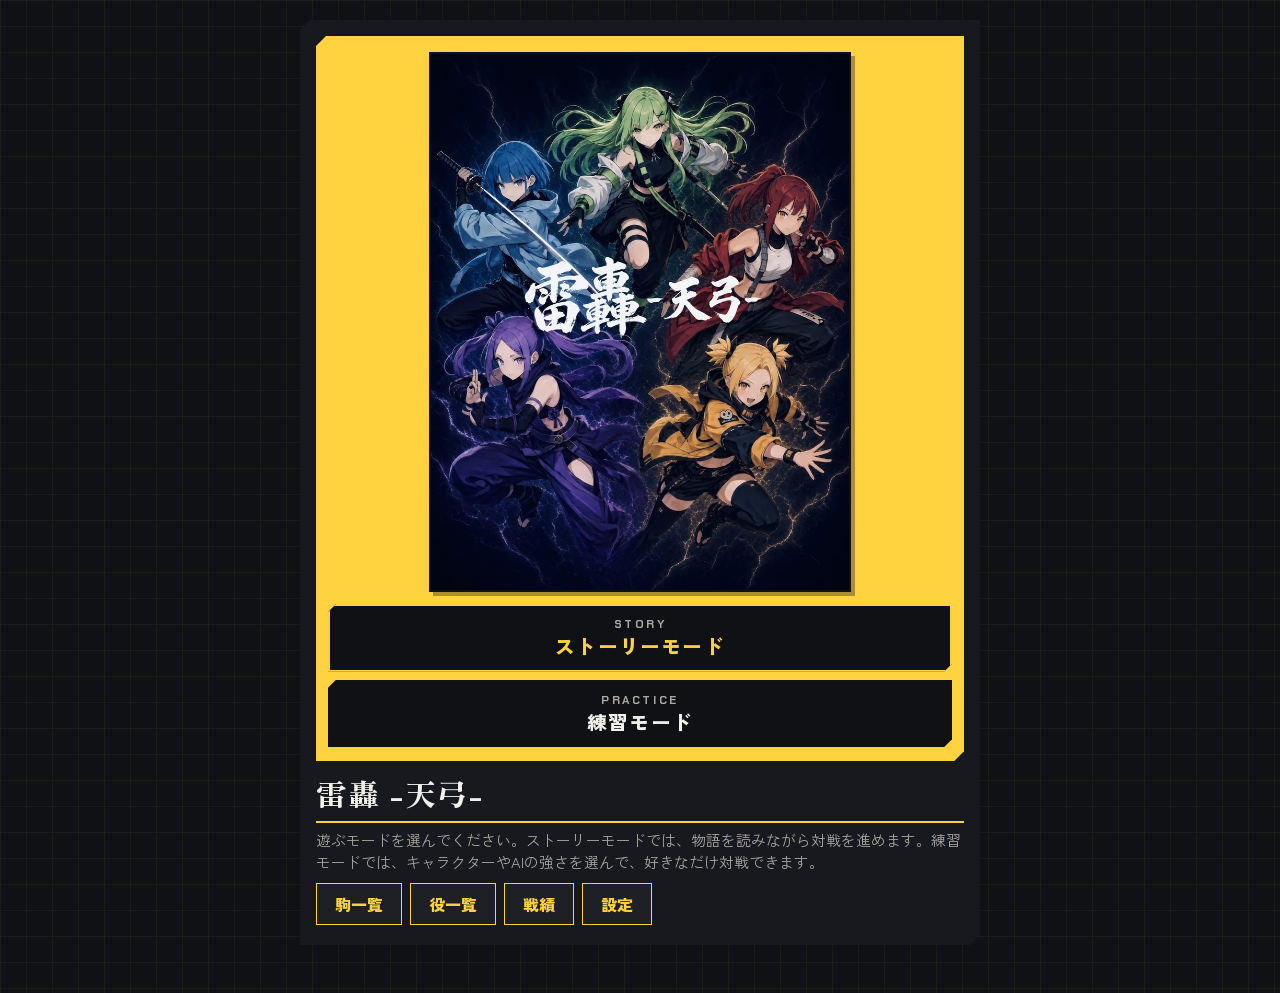
